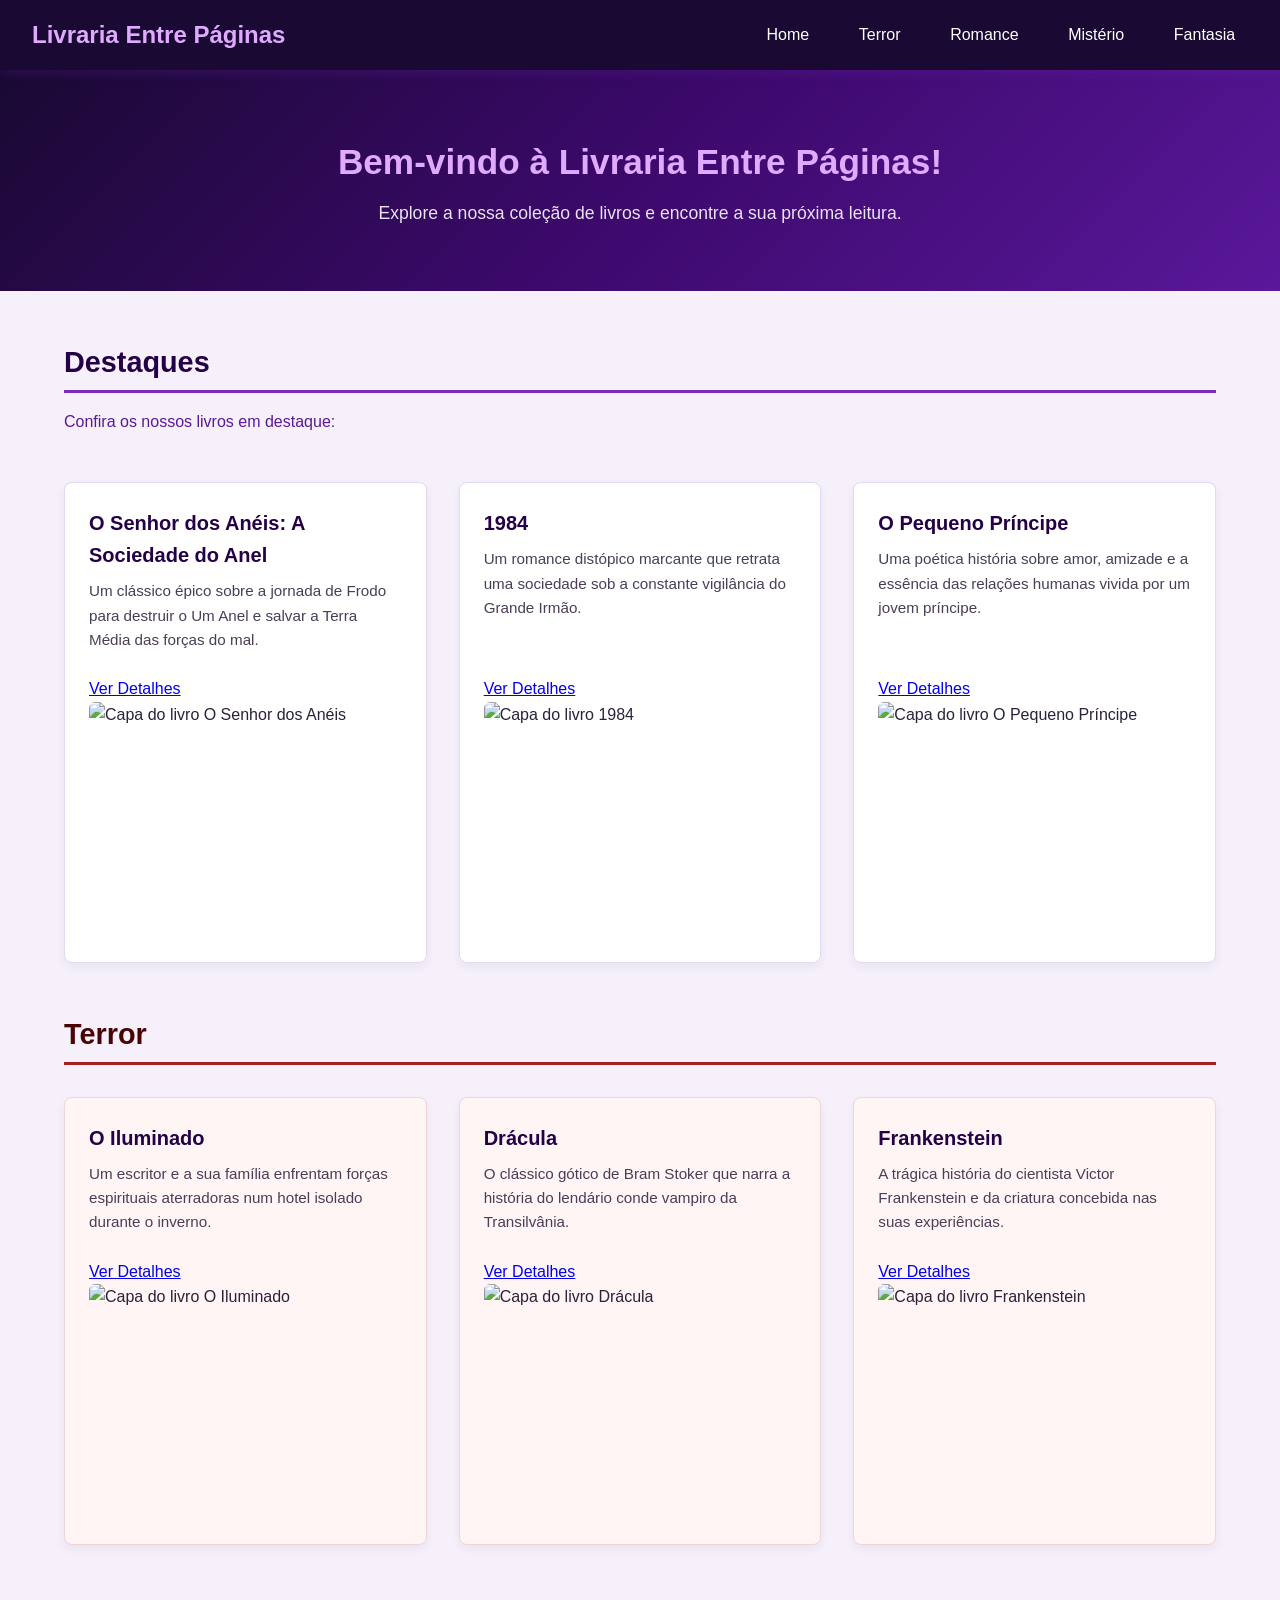
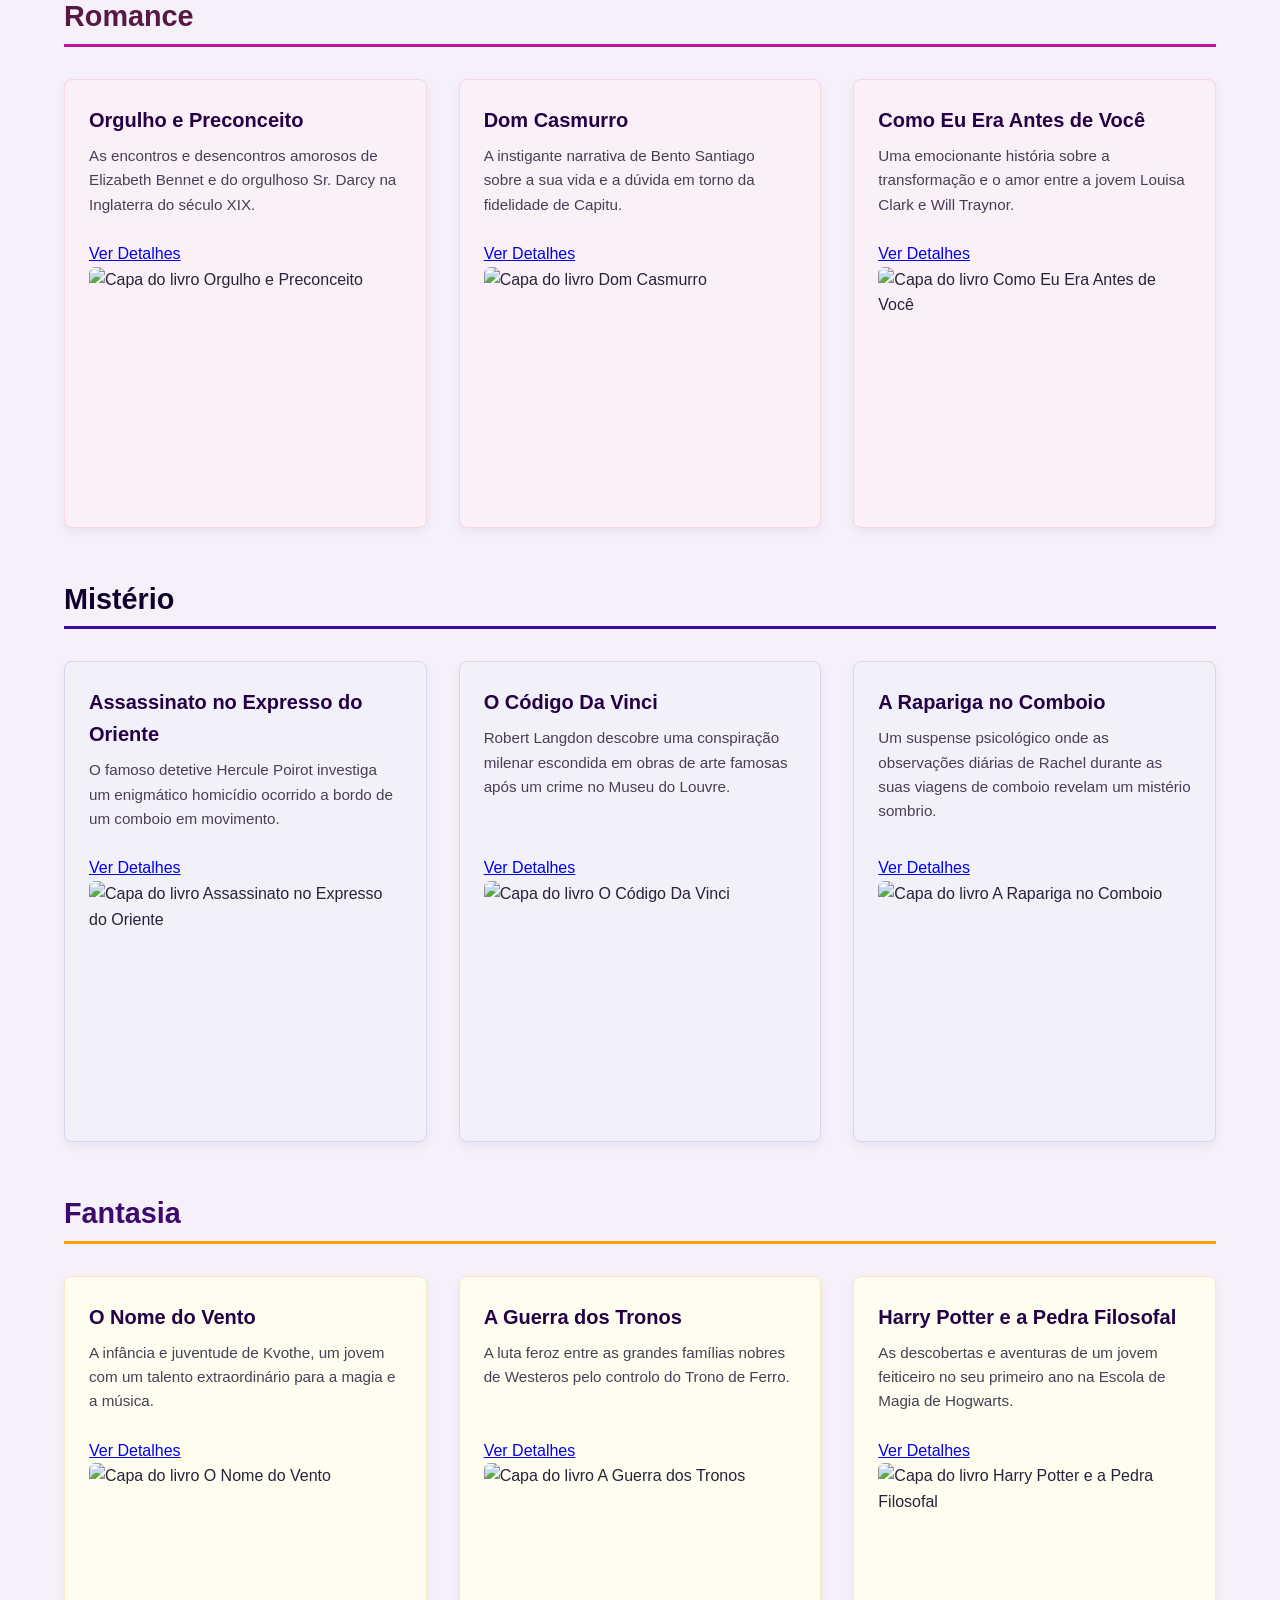
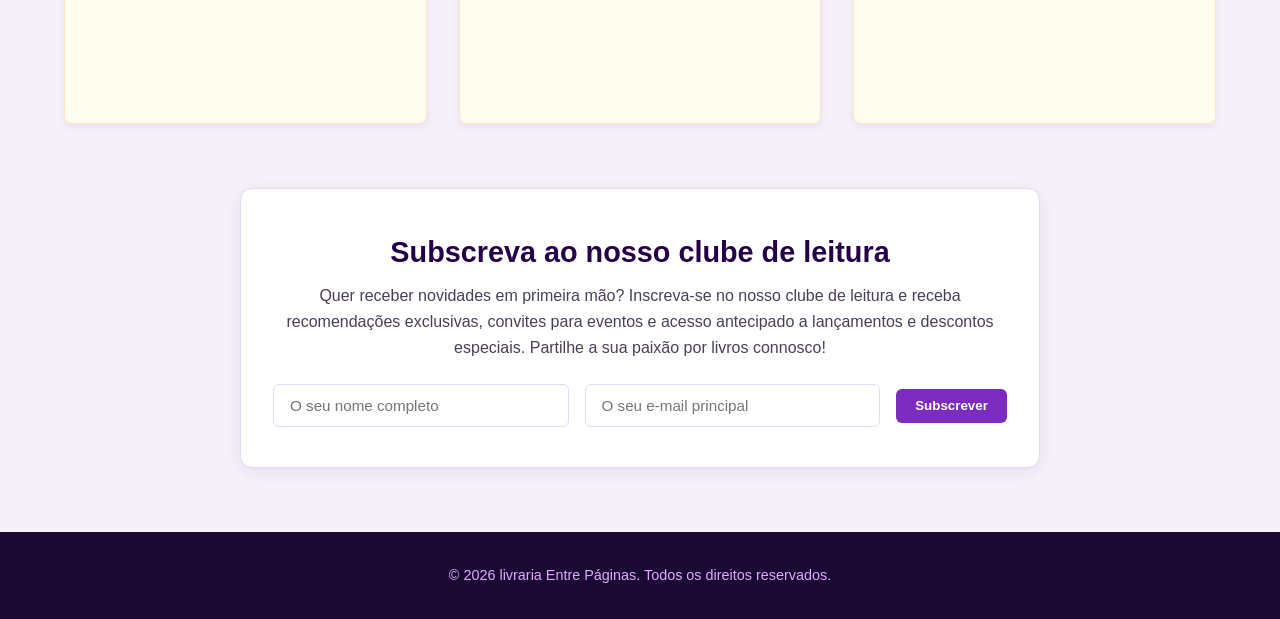
==== index.html @ 47aa1e23 "Add files via upload" ====
<!DOCTYPE html>
<html lang="pt">
<head>
    <meta charset="UTF-8">
    <meta name="viewport" content="width=device-width, initial-scale=1.0">
    <title>Livraria | Entre Páginas</title>
    <link rel="stylesheet" href="style.css">
</head>
<body>
    <header class="header">
        <h1 class="header__title">Livraria Entre Páginas</h1>
        <nav class="header__nav">
            <ul class="header__list">
                <li class="header__item"><a href="#Home">Home</a></li>
                <li class="header__item"><a href="#Terror">Terror</a></li>
                <li class="header__item"><a href="#Romance">Romance</a></li>
                <li class="header__item"><a href="#Mistério">Mistério</a></li>
                <li class="header__item"><a href="#Fantasia">Fantasia</a></li>
            </ul>
        </nav>
    </header>

    <main id="Home">
        <section class="hero">
            <h2 class="hero__title">Bem-vindo à Livraria Entre Páginas!</h2>
            <p class="hero__description">Explore a nossa coleção de livros e encontre a sua próxima leitura.</p>
        </section>
        <section class="destaques">
            <h2 class="destaques__title">Destaques</h2>
            <p class="destaques__description">Confira os nossos livros em destaque:</p>
            
            <article>
                <h3 class="destaque__subtitle">O Senhor dos Anéis: A Sociedade do Anel</h3>
                <p class="destaque__description">Um clássico épico sobre a jornada de Frodo para destruir o Um Anel e salvar a Terra Média das forças do mal.</p>
                <a class="destaque__link" href="#Fantasia">Ver Detalhes</a>
                <img class="destaque__image" src="imagens/senhor-dos-aneis.jpg" alt="Capa do livro O Senhor dos Anéis">
            </article>

            <article>
                <h3 class="destaque__subtitle">1984</h3>
                <p class="destaque__description">Um romance distópico marcante que retrata uma sociedade sob a constante vigilância do Grande Irmão.</p>
                <a class="destaque__link" href="#">Ver Detalhes</a>
                <img class="destaque__image" src="imagens/1984.jpg" alt="Capa do livro 1984">
            </article>

            <article>
                <h3 class="destaque__subtitle">O Pequeno Príncipe</h3>
                <p class="destaque__description">Uma poética história sobre amor, amizade e a essência das relações humanas vivida por um jovem príncipe.</p>
                <a class="destaque__link" href="#">Ver Detalhes</a>
                <img class="destaque__image" src="imagens/pequeno-principe.jpg" alt="Capa do livro O Pequeno Príncipe">
            </article>
        </section>
    </main>

    <section class="cardTerror" id="Terror">
        <h2 class="cardTerror__title">Terror</h2>
        <article>
            <h3 class="cardTerror__subtitle">O Iluminado</h3>
            <p class="cardTerror__description">Um escritor e a sua família enfrentam forças espirituais aterradoras num hotel isolado durante o inverno.</p>
            <a class="cardTerror__link" href="#">Ver Detalhes</a>
            <img class="cardTerror__image" src="imagens/o-iluminado.jpg" alt="Capa do livro O Iluminado">
        </article>
        <article>
            <h3 class="cardTerror__subtitle">Drácula</h3>
            <p class="cardTerror__description">O clássico gótico de Bram Stoker que narra a história do lendário conde vampiro da Transilvânia.</p>
            <a class="cardTerror__link" href="#">Ver Detalhes</a>
            <img class="cardTerror__image" src="imagens/dracula.jpg" alt="Capa do livro Drácula">
        </article>
        <article>
            <h3 class="cardTerror__subtitle">Frankenstein</h3>
            <p class="cardTerror__description">A trágica história do cientista Victor Frankenstein e da criatura concebida nas suas experiências.</p>
            <a class="cardTerror__link" href="#">Ver Detalhes</a>
            <img class="cardTerror__image" src="imagens/frankenstein.jpg" alt="Capa do livro Frankenstein">
        </article>
    </section>

    <section class="cardRomance" id="Romance">
        <h2 class="cardRomance__title">Romance</h2>
        <article>
            <h3 class="cardRomance__subtitle">Orgulho e Preconceito</h3>
            <p class="cardRomance__description">As encontros e desencontros amorosos de Elizabeth Bennet e do orgulhoso Sr. Darcy na Inglaterra do século XIX.</p>
            <a class="cardRomance__link" href="#">Ver Detalhes</a>
            <img class="cardRomance__image" src="imagens/orgulho-e-preconceito.jpg" alt="Capa do livro Orgulho e Preconceito">
        </article>
        <article>
            <h3 class="cardRomance__subtitle">Dom Casmurro</h3>
            <p class="cardRomance__description">A instigante narrativa de Bento Santiago sobre a sua vida e a dúvida em torno da fidelidade de Capitu.</p>
            <a class="cardRomance__link" href="#">Ver Detalhes</a>
            <img class="cardRomance__image" src="imagens/dom-casmurro.jpg" alt="Capa do livro Dom Casmurro">
        </article>
        <article>
            <h3 class="cardRomance__subtitle">Como Eu Era Antes de Você</h3>
            <p class="cardRomance__description">Uma emocionante história sobre a transformação e o amor entre a jovem Louisa Clark e Will Traynor.</p>
            <a class="cardRomance__link" href="#">Ver Detalhes</a>
            <img class="cardRomance__image" src="imagens/como-eu-era-antes-de-voce.jpg" alt="Capa do livro Como Eu Era Antes de Você">
        </article>
    </section>

    <section class="cardMistério" id="Mistério">
        <h2 class="cardMistério__title">Mistério</h2>
        <article>
            <h3 class="cardMistério__subtitle">Assassinato no Expresso do Oriente</h3>
            <p class="cardMistério__description">O famoso detetive Hercule Poirot investiga um enigmático homicídio ocorrido a bordo de um comboio em movimento.</p>
            <a class="cardMistério__link" href="#">Ver Detalhes</a>
            <img class="cardMistério__image" src="imagens/expresso-oriente.jpg" alt="Capa do livro Assassinato no Expresso do Oriente">
        </article>
        <article>
            <h3 class="cardMistério__subtitle">O Código Da Vinci</h3>
            <p class="cardMistério__description">Robert Langdon descobre uma conspiração milenar escondida em obras de arte famosas após um crime no Museu do Louvre.</p>
            <a class="cardMistério__link" href="#">Ver Detalhes</a>
            <img class="cardMistério__image" src="imagens/codigo-da-vinci.jpg" alt="Capa do livro O Código Da Vinci">
        </article>
        <article>
            <h3 class="cardMistério__subtitle">A Rapariga no Comboio</h3>
            <p class="cardMistério__description">Um suspense psicológico onde as observações diárias de Rachel durante as suas viagens de comboio revelam um mistério sombrio.</p>
            <a class="cardMistério__link" href="#">Ver Detalhes</a>
            <img class="cardMistério__image" src="imagens/rapariga-no-comboio.jpg" alt="Capa do livro A Rapariga no Comboio">
        </article>
    </section>

    <section class="cardFantasia" id="Fantasia">
        <h2 class="cardFantasia__title">Fantasia</h2>
        <article>
            <h3 class="cardFantasia__subtitle">O Nome do Vento</h3>
            <p class="cardFantasia__description">A infância e juventude de Kvothe, um jovem com um talento extraordinário para a magia e a música.</p>
            <a class="cardFantasia__link" href="#">Ver Detalhes</a>
            <img class="cardFantasia__image" src="imagens/o-nome-do-vento.jpg" alt="Capa do livro O Nome do Vento">
        </article>
        <article>
            <h3 class="cardFantasia__subtitle">A Guerra dos Tronos</h3>
            <p class="cardFantasia__description">A luta feroz entre as grandes famílias nobres de Westeros pelo controlo do Trono de Ferro.</p>
            <a class="cardFantasia__link" href="#">Ver Detalhes</a>
            <img class="cardFantasia__image" src="imagens/a-guerra-dos-tronos.jpg" alt="Capa do livro A Guerra dos Tronos">
        </article>
        <article>
            <h3 class="cardFantasia__subtitle">Harry Potter e a Pedra Filosofal</h3>
            <p class="cardFantasia__description">As descobertas e aventuras de um jovem feiticeiro no seu primeiro ano na Escola de Magia de Hogwarts.</p>
            <a class="cardFantasia__link" href="#">Ver Detalhes</a>
            <img class="cardFantasia__image" src="imagens/harry-potter.jpg" alt="Capa do livro Harry Potter e a Pedra Filosofal">
        </article>
    </section>

    <section class="Formulario" id="Contato">
        <h2 class="Formulario__title">Subscreva ao nosso clube de leitura</h2>
        <p class="Formulario__description">Quer receber novidades em primeira mão? Inscreva-se no nosso clube de leitura e receba recomendações exclusivas, convites para eventos e acesso antecipado a lançamentos e descontos especiais. Partilhe a sua paixão por livros connosco!</p>
        <form class="Formulario__form">
            <input type="text" class="input-text" placeholder="O seu nome completo" required>
            <input type="email" class="input-text" placeholder="O seu e-mail principal" required>
            <button type="submit" class="btn btn--primary">Subscrever</button>
        </form>
    </section>

    <footer>
        <p>&copy; 2026 livraria Entre Páginas. Todos os direitos reservados.</p>
    </footer>
</body>
</html>
---- style.css ----
* {
    margin: 0;
    padding: 0;
    box-sizing: border-box;
}

body {
    font-family: 'Segoe UI', Tahoma, Geneva, Verdana, sans-serif;
    line-height: 1.6;
    color: #2b213a;
    background-color: #f5f0fa;
}

.header {
    background-color: #1a0933;
    color: #ffffff;
    padding: 1rem 2rem;
    display: flex;
    justify-content: space-between;
    align-items: center;
    position: sticky;
    top: 0;
    z-index: 1000;
    box-shadow: 0 2px 12px rgba(123, 44, 191, 0.25);
}

.header__title {
    font-size: 1.5rem;
    font-weight: bold;
    color: #e0aaff;
}

.header__list {
    list-style: none;
    display: flex;
    gap: 1.5rem;
    align-items: center;
}

.header__item a {
    color: #ffffff;
    text-decoration: none;
    font-weight: 500;
    padding: 0.4rem 0.8rem;
    border-radius: 6px;
    display: inline-block;
    transition: color 0.3s ease, background-color 0.3s ease, transform 0.3s ease, box-shadow 0.3s ease;
}

.header__item a:hover {
    color: #e0aaff;
    background-color: rgba(199, 125, 255, 0.15);
    transform: translateY(-2px);
    box-shadow: 0 0 10px rgba(199, 125, 255, 0.3);
}

.btn {
    display: inline-block;
    padding: 0.6rem 1.2rem;
    border-radius: 6px;
    font-weight: 600;
    text-decoration: none;
    text-align: center;
    border: none;
    cursor: pointer;
    transition: background-color 0.3s ease, transform 0.2s ease, box-shadow 0.2s ease;
}

.btn:hover {
    transform: translateY(-2px);
}

.btn--primary {
    background-color: #7b2cbf;
    color: #ffffff;
}

.btn--primary:hover {
    background-color: #5a189a;
}

.btn--secondary {
    background-color: #e0aaff;
    color: #1a0933;
}

.btn--secondary:hover {
    background-color: #c77dff;
}

.btn--danger {
    background-color: #a71e1e;
    color: #ffffff;
}

.btn--danger:hover {
    background-color: #780000;
}

.badge {
    display: inline-block;
    padding: 0.25rem 0.6rem;
    font-size: 0.75rem;
    font-weight: 700;
    border-radius: 50px;
    text-transform: uppercase;
}

.badge--primary {
    background-color: #e0aaff;
    color: #240046;
}

.badge--success {
    background-color: #d4edda;
    color: #155724;
}

.badge--warning {
    background-color: #fff3cd;
    color: #856404;
}

.alert {
    padding: 1rem;
    border-radius: 6px;
    margin-bottom: 1rem;
    font-size: 0.95rem;
}

.alert--info {
    background-color: #e2d9f3;
    color: #240046;
    border-left: 4px solid #7b2cbf;
}

.alert--success {
    background-color: #d4edda;
    color: #155724;
    border-left: 4px solid #28a745;
}

.input-text {
    width: 100%;
    padding: 0.75rem 1rem;
    border: 1px solid #e2d9f3;
    border-radius: 6px;
    font-size: 0.95rem;
    outline: none;
    transition: border-color 0.3s ease, box-shadow 0.3s ease;
}

.input-text:focus {
    border-color: #7b2cbf;
    box-shadow: 0 0 0 3px rgba(123, 44, 191, 0.2);
}

.hero {
    background: linear-gradient(135deg, #1a0933 0%, #3c096c 50%, #5a189a 100%);
    color: #ffffff;
    padding: 4rem 2rem;
    text-align: center;
}

.hero__title {
    font-size: 2.2rem;
    margin-bottom: 0.5rem;
    color: #e0aaff;
}

.hero__description {
    font-size: 1.1rem;
    opacity: 0.95;
    color: #f3effa;
}

.destaques,
.cardTerror,
.cardRomance,
.cardMistério,
.cardFantasia {
    max-width: 1200px;
    margin: 3rem auto;
    padding: 0 1.5rem;
    display: grid;
    grid-template-columns: repeat(auto-fit, minmax(280px, 1fr));
    gap: 2rem;
}

.destaques__title, .destaques__description,
.cardTerror__title,
.cardRomance__title,
.cardMistério__title,
.cardFantasia__title {
    grid-column: 1 / -1;
}

.destaques__title,
.cardTerror__title,
.cardRomance__title,
.cardMistério__title,
.cardFantasia__title {
    font-size: 1.8rem;
    color: #240046;
    border-bottom: 3px solid #7b2cbf;
    display: inline-block;
    padding-bottom: 0.3rem;
}

.destaques__description {
    color: #5a189a;
    margin-top: -1rem;
    margin-bottom: 1rem;
}

article {
    background-color: #ffffff;
    border: 1px solid #e2d9f3;
    border-radius: 8px;
    padding: 1.5rem;
    display: flex;
    flex-direction: column;
    justify-content: space-between;
    box-shadow: 0 4px 10px rgba(60, 9, 108, 0.06);
    transition: transform 0.3s ease, box-shadow 0.3s ease, background-color 0.3s ease;
    position: relative;
}

article:hover {
    transform: translateY(-5px);
    box-shadow: 0 10px 20px rgba(123, 44, 191, 0.2);
}

.destaque__image,
.cardTerror__image,
.cardRomance__image,
.cardMistério__image,
.cardFantasia__image {
    width: 100%;
    height: 220px;
    object-fit: cover;
    border-radius: 6px;
    margin-bottom: 1rem;
}

.destaque__image--float {
    float: left;
    width: 120px;
    height: 160px;
    margin-right: 1rem;
    margin-bottom: 0.5rem;
}

.destaque__subtitle,
.cardTerror__subtitle,
.cardRomance__subtitle,
.cardMistério__subtitle,
.cardFantasia__subtitle {
    font-size: 1.25rem;
    color: #240046;
    margin-bottom: 0.5rem;
}

.destaque__description,
.cardTerror__description,
.cardRomance__description,
.cardMistério__description,
.cardFantasia__description {
    font-size: 0.95rem;
    color: #4a3e56;
    margin-bottom: 1.5rem;
    flex-grow: 1;
}

.destaque__link,
.cardTerror__link,
.cardRomance__link,
.cardMistério__link,
.cardFantasia__link {
    align-self: start;
}

.cardTerror .cardTerror__title {
    color: #4a0404;
    border-bottom-color: #a71e1e;
}

.cardTerror article {
    background-color: #fff5f5;
    border-color: #f0d5d5;
}

.cardTerror article:hover {
    box-shadow: 0 10px 20px rgba(167, 30, 30, 0.25);
}

.cardTerror .btn--primary {
    background-color: #800f2f;
}

.cardTerror .btn--primary:hover {
    background-color: #590d22;
}

.cardRomance .cardRomance__title {
    color: #581845;
    border-bottom-color: #b5179e;
}

.cardRomance article {
    background-color: #fcf0f8;
    border-color: #f7d6e0;
}

.cardRomance article:hover {
    box-shadow: 0 10px 20px rgba(181, 23, 158, 0.25);
}

.cardRomance .btn--primary {
    background-color: #b5179e;
}

.cardRomance .btn--primary:hover {
    background-color: #7209b7;
}

.cardMistério .cardMistério__title {
    color: #10002b;
    border-bottom-color: #3a0ca3;
}

.cardMistério article {
    background-color: #f2f0f9;
    border-color: #d8d5f2;
}

.cardMistério article:hover {
    box-shadow: 0 10px 20px rgba(58, 12, 163, 0.25);
}

.cardMistério .btn--primary {
    background-color: #3a0ca3;
}

.cardMistério .btn--primary:hover {
    background-color: #1f0663;
}

.cardFantasia .cardFantasia__title {
    color: #3c096c;
    border-bottom-color: #ff9e00;
}

.cardFantasia article {
    background-color: #fffdf0;
    border-color: #fbe8c0;
}

.cardFantasia article:hover {
    box-shadow: 0 10px 20px rgba(255, 158, 0, 0.3);
}

.cardFantasia .btn--primary {
    background-color: #7b2cbf;
}

.cardFantasia .btn--primary:hover {
    background-color: #5a189a;
}

.Formulario {
    max-width: 800px;
    margin: 4rem auto;
    padding: 2.5rem 2rem;
    background-color: #ffffff;
    border: 1px solid #e2d9f3;
    border-radius: 12px;
    box-shadow: 0 4px 15px rgba(60, 9, 108, 0.08);
    text-align: center;
}

.Formulario__title {
    font-size: 1.8rem;
    color: #240046;
    margin-bottom: 0.5rem;
}

.Formulario__description {
    color: #4a3e56;
    margin-bottom: 1.5rem;
}

.Formulario__form {
    display: flex;
    gap: 1rem;
    justify-content: center;
    align-items: center;
    flex-wrap: wrap;
}

.Formulario__form .input-text {
    flex: 1;
    min-width: 250px;
}

footer {
    background-color: #1a0933;
    color: #e0aaff;
    text-align: center;
    padding: 2rem;
    margin-top: 4rem;
    font-size: 0.9rem;
}

@media (max-width: 768px) {
    .header {
        flex-direction: column;
        gap: 1rem;
        padding: 1rem;
    }

    .header__list {
        flex-wrap: wrap;
        justify-content: center;
        gap: 1rem;
    }

    .destaques,
    .cardTerror,
    .cardRomance,
    .cardMistério,
    .cardFantasia {
        grid-template-columns: 1fr;
    }

    .Formulario__form {
        flex-direction: column;
    }

    .Formulario__form .input-text {
        width: 100%;
    }
}
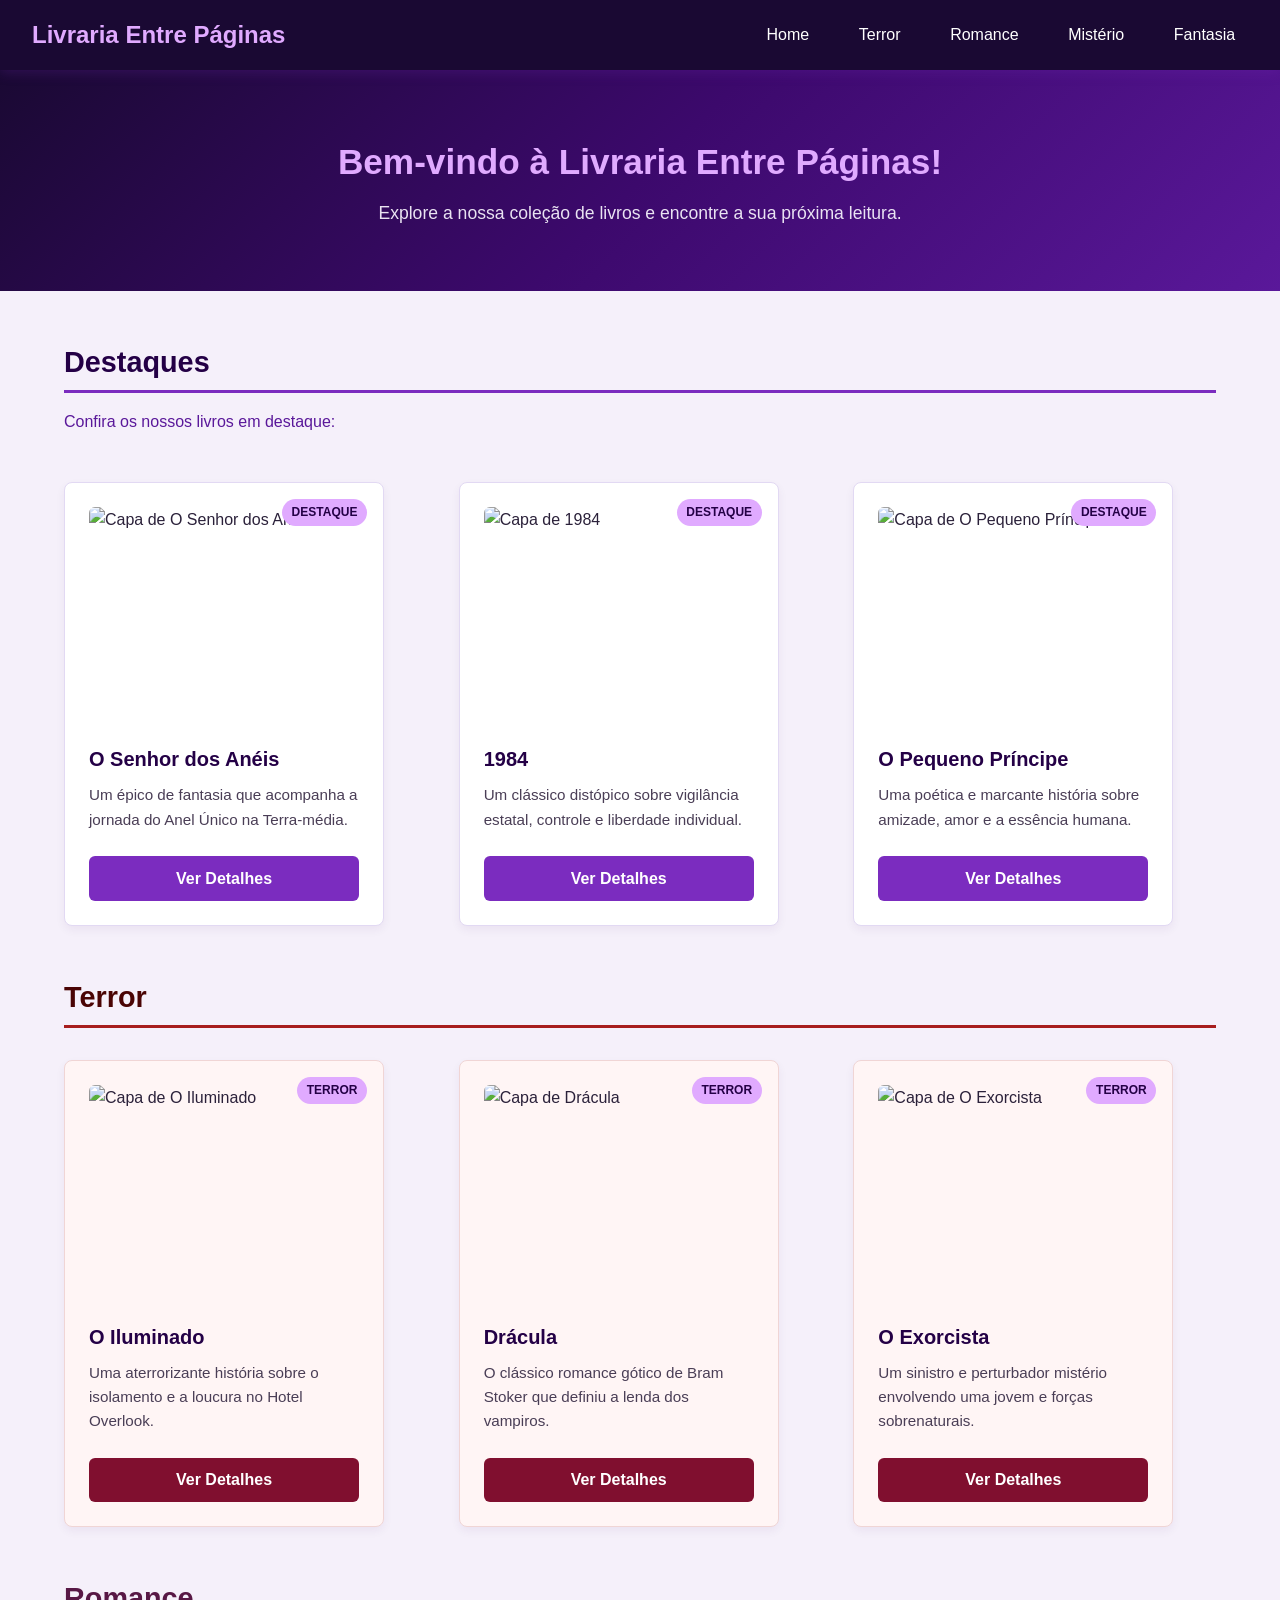
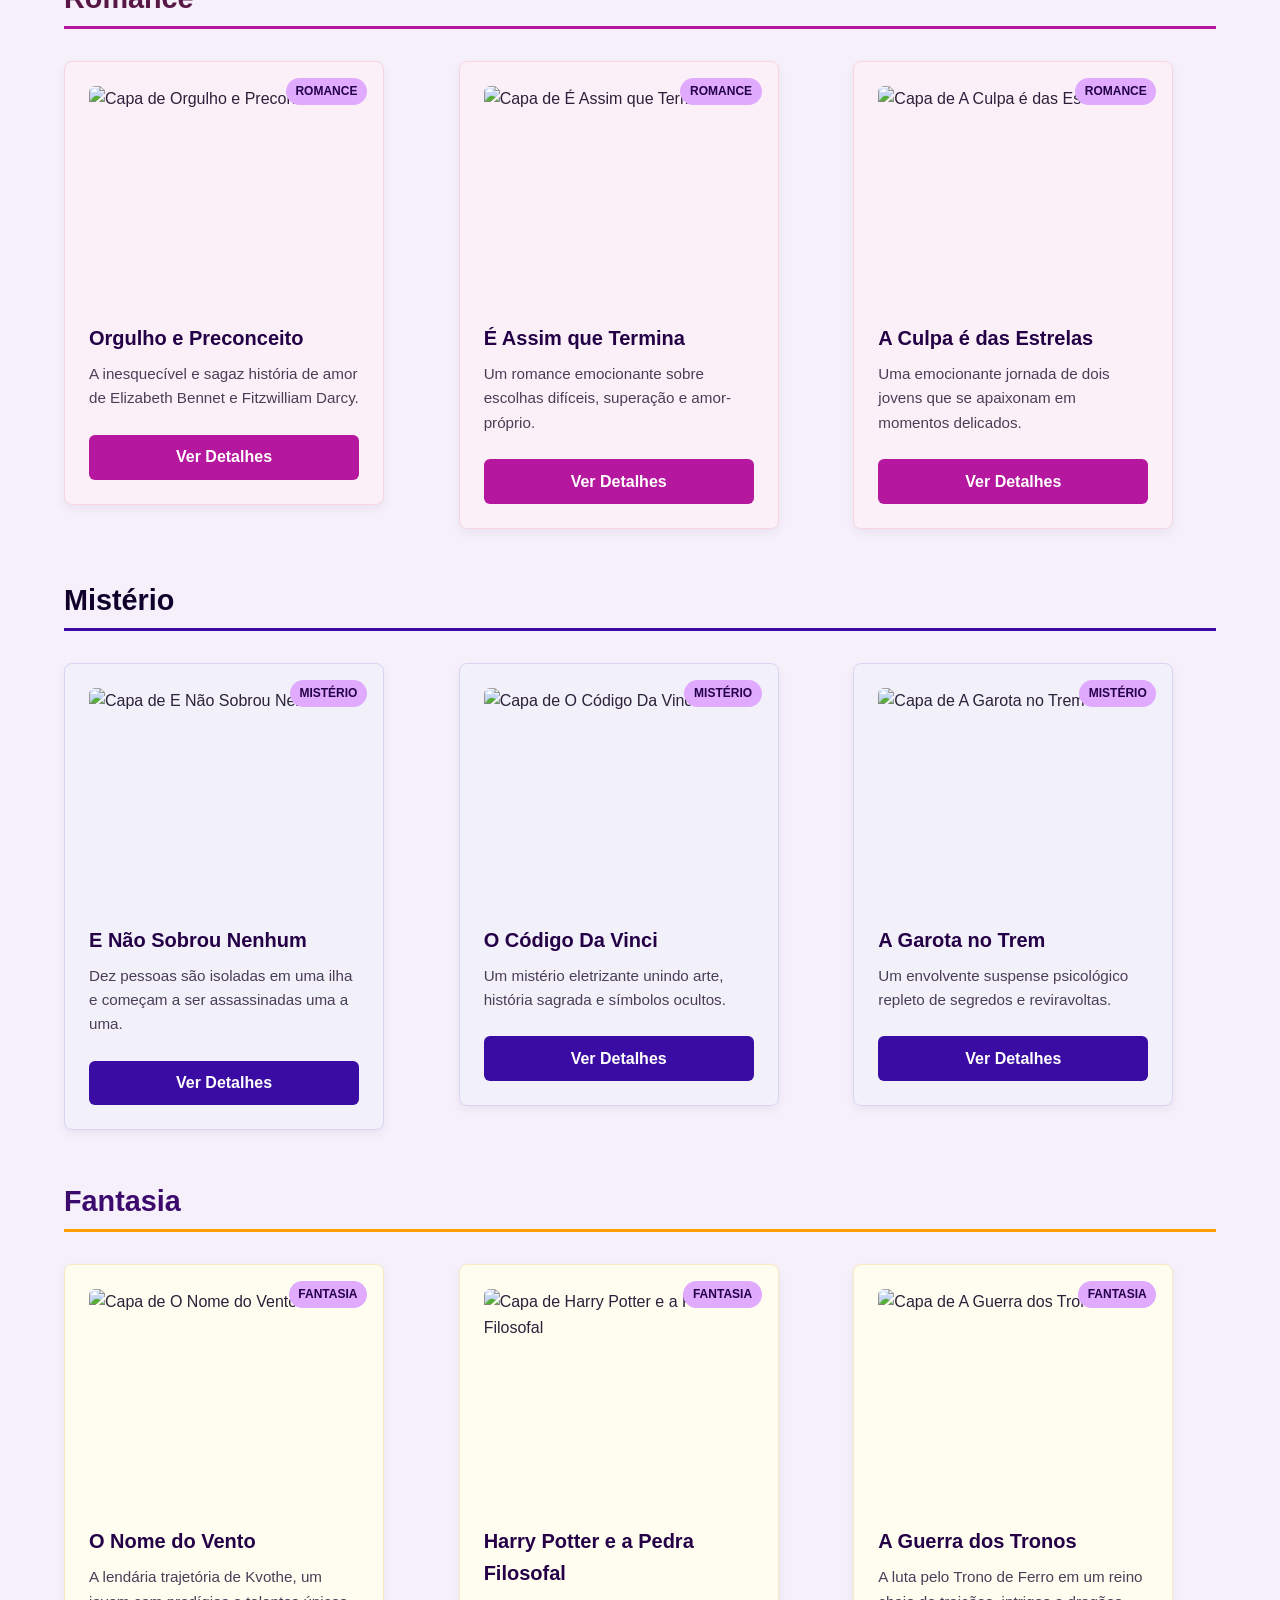
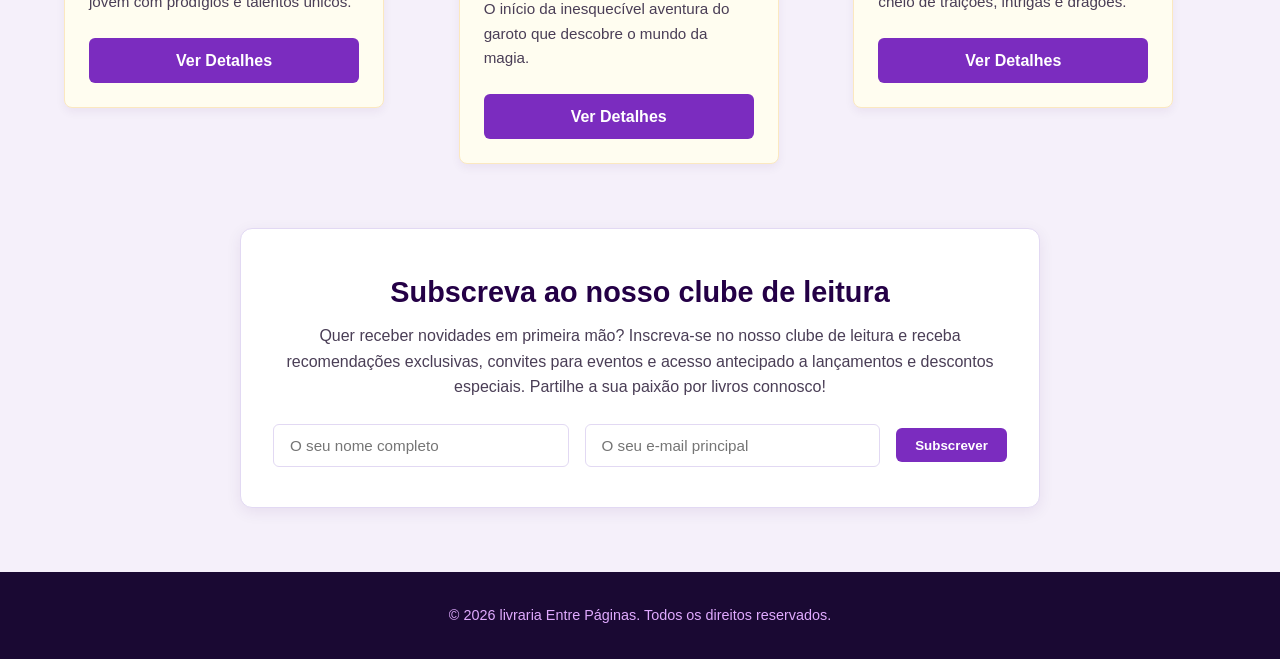
==== commit f05528f3: "Refactor index.html structure and content" ====
--- a/index.html
+++ b/index.html
@@ -29,115 +29,160 @@
             <h2 class="destaques__title">Destaques</h2>
             <p class="destaques__description">Confira os nossos livros em destaque:</p>
             
-            <article>
-                <h3 class="destaque__subtitle">O Senhor dos Anéis: A Sociedade do Anel</h3>
-                <p class="destaque__description">Um clássico épico sobre a jornada de Frodo para destruir o Um Anel e salvar a Terra Média das forças do mal.</p>
-                <a class="destaque__link" href="#Fantasia">Ver Detalhes</a>
-                <img class="destaque__image" src="imagens/senhor-dos-aneis.jpg" alt="Capa do livro O Senhor dos Anéis">
-            </article>
-
-            <article>
+        <div style="max-width: 320px;">
+            <article>
+                <span class="badge badge--primary" style="position: absolute; top: 1rem; right: 1rem;">Destaque</span>
+                <img class="destaque__image" src="imagens/senhor-dos-aneis.jpg" alt="Capa de O Senhor dos Anéis">
+                <h3 class="destaque__subtitle">O Senhor dos Anéis</h3>
+                <p class="destaque__description">Um épico de fantasia que acompanha a jornada do Anel Único na Terra-média.</p>
+                <a href="#" class="btn btn--primary">Ver Detalhes</a>
+            </article>
+        </div>
+
+        <div style="max-width: 320px;">
+            <article>
+                <span class="badge badge--primary" style="position: absolute; top: 1rem; right: 1rem;">Destaque</span>
+                <img class="destaque__image" src="imagens/1984.jpg" alt="Capa de 1984">
                 <h3 class="destaque__subtitle">1984</h3>
-                <p class="destaque__description">Um romance distópico marcante que retrata uma sociedade sob a constante vigilância do Grande Irmão.</p>
-                <a class="destaque__link" href="#">Ver Detalhes</a>
-                <img class="destaque__image" src="imagens/1984.jpg" alt="Capa do livro 1984">
-            </article>
-
-            <article>
+                <p class="destaque__description">Um clássico distópico sobre vigilância estatal, controle e liberdade individual.</p>
+                <a href="#" class="btn btn--primary">Ver Detalhes</a>
+            </article>
+        </div>
+
+        <div style="max-width: 320px;">
+            <article>
+                <span class="badge badge--primary" style="position: absolute; top: 1rem; right: 1rem;">Destaque</span>
+                <img class="destaque__image" src="imagens/o-pequeno-principe.jpg" alt="Capa de O Pequeno Príncipe">
                 <h3 class="destaque__subtitle">O Pequeno Príncipe</h3>
-                <p class="destaque__description">Uma poética história sobre amor, amizade e a essência das relações humanas vivida por um jovem príncipe.</p>
-                <a class="destaque__link" href="#">Ver Detalhes</a>
-                <img class="destaque__image" src="imagens/pequeno-principe.jpg" alt="Capa do livro O Pequeno Príncipe">
-            </article>
+                <p class="destaque__description">Uma poética e marcante história sobre amizade, amor e a essência humana.</p>
+                <a href="#" class="btn btn--primary">Ver Detalhes</a>
+            </article>
+        </div>
         </section>
     </main>
 
     <section class="cardTerror" id="Terror">
         <h2 class="cardTerror__title">Terror</h2>
-        <article>
-            <h3 class="cardTerror__subtitle">O Iluminado</h3>
-            <p class="cardTerror__description">Um escritor e a sua família enfrentam forças espirituais aterradoras num hotel isolado durante o inverno.</p>
-            <a class="cardTerror__link" href="#">Ver Detalhes</a>
-            <img class="cardTerror__image" src="imagens/o-iluminado.jpg" alt="Capa do livro O Iluminado">
-        </article>
-        <article>
-            <h3 class="cardTerror__subtitle">Drácula</h3>
-            <p class="cardTerror__description">O clássico gótico de Bram Stoker que narra a história do lendário conde vampiro da Transilvânia.</p>
-            <a class="cardTerror__link" href="#">Ver Detalhes</a>
-            <img class="cardTerror__image" src="imagens/dracula.jpg" alt="Capa do livro Drácula">
-        </article>
-        <article>
-            <h3 class="cardTerror__subtitle">Frankenstein</h3>
-            <p class="cardTerror__description">A trágica história do cientista Victor Frankenstein e da criatura concebida nas suas experiências.</p>
-            <a class="cardTerror__link" href="#">Ver Detalhes</a>
-            <img class="cardTerror__image" src="imagens/frankenstein.jpg" alt="Capa do livro Frankenstein">
-        </article>
+        <div style="max-width: 320px;">
+            <article>
+                <span class="badge badge--primary" style="position: absolute; top: 1rem; right: 1rem;">Terror</span>
+                <img class="destaque__image" src="imagens/o-iluminado.jpg" alt="Capa de O Iluminado">
+                <h3 class="destaque__subtitle">O Iluminado</h3>
+                <p class="destaque__description">Uma aterrorizante história sobre o isolamento e a loucura no Hotel Overlook.</p>
+                <a href="#" class="btn btn--primary">Ver Detalhes</a>
+            </article>
+        </div>
+        <div style="max-width: 320px;">
+            <article>
+                <span class="badge badge--primary" style="position: absolute; top: 1rem; right: 1rem;">Terror</span>
+                <img class="destaque__image" src="imagens/dracula.jpg" alt="Capa de Drácula">
+                <h3 class="destaque__subtitle">Drácula</h3>
+                <p class="destaque__description">O clássico romance gótico de Bram Stoker que definiu a lenda dos vampiros.</p>
+                <a href="#" class="btn btn--primary">Ver Detalhes</a>
+            </article>
+        </div>
+        <div style="max-width: 320px;">
+            <article>
+                <span class="badge badge--primary" style="position: absolute; top: 1rem; right: 1rem;">Terror</span>
+                <img class="destaque__image" src="imagens/o-exorcista.jpg" alt="Capa de O Exorcista">
+                <h3 class="destaque__subtitle">O Exorcista</h3>
+                <p class="destaque__description">Um sinistro e perturbador mistério envolvendo uma jovem e forças sobrenaturais.</p>
+                <a href="#" class="btn btn--primary">Ver Detalhes</a>
+            </article>
+        </div>
     </section>
 
     <section class="cardRomance" id="Romance">
         <h2 class="cardRomance__title">Romance</h2>
-        <article>
-            <h3 class="cardRomance__subtitle">Orgulho e Preconceito</h3>
-            <p class="cardRomance__description">As encontros e desencontros amorosos de Elizabeth Bennet e do orgulhoso Sr. Darcy na Inglaterra do século XIX.</p>
-            <a class="cardRomance__link" href="#">Ver Detalhes</a>
-            <img class="cardRomance__image" src="imagens/orgulho-e-preconceito.jpg" alt="Capa do livro Orgulho e Preconceito">
-        </article>
-        <article>
-            <h3 class="cardRomance__subtitle">Dom Casmurro</h3>
-            <p class="cardRomance__description">A instigante narrativa de Bento Santiago sobre a sua vida e a dúvida em torno da fidelidade de Capitu.</p>
-            <a class="cardRomance__link" href="#">Ver Detalhes</a>
-            <img class="cardRomance__image" src="imagens/dom-casmurro.jpg" alt="Capa do livro Dom Casmurro">
-        </article>
-        <article>
-            <h3 class="cardRomance__subtitle">Como Eu Era Antes de Você</h3>
-            <p class="cardRomance__description">Uma emocionante história sobre a transformação e o amor entre a jovem Louisa Clark e Will Traynor.</p>
-            <a class="cardRomance__link" href="#">Ver Detalhes</a>
-            <img class="cardRomance__image" src="imagens/como-eu-era-antes-de-voce.jpg" alt="Capa do livro Como Eu Era Antes de Você">
-        </article>
+        <div style="max-width: 320px;">
+            <article>
+                <span class="badge badge--primary" style="position: absolute; top: 1rem; right: 1rem;">Romance</span>
+                <img class="destaque__image" src="imagens/orgulho-e-preconceito.jpg" alt="Capa de Orgulho e Preconceito">
+                <h3 class="destaque__subtitle">Orgulho e Preconceito</h3>
+                <p class="destaque__description">A inesquecível e sagaz história de amor de Elizabeth Bennet e Fitzwilliam Darcy.</p>
+                <a href="#" class="btn btn--primary">Ver Detalhes</a>
+            </article>
+        </div>
+        <div style="max-width: 320px;">
+            <article>
+                <span class="badge badge--primary" style="position: absolute; top: 1rem; right: 1rem;">Romance</span>
+                <img class="destaque__image" src="imagens/e-assim-que-termina.jpg" alt="Capa de É Assim que Termina">
+                <h3 class="destaque__subtitle">É Assim que Termina</h3>
+                <p class="destaque__description">Um romance emocionante sobre escolhas difíceis, superação e amor-próprio.</p>
+                <a href="#" class="btn btn--primary">Ver Detalhes</a>
+            </article>
+        </div>
+        <div style="max-width: 320px;">
+            <article>
+                <span class="badge badge--primary" style="position: absolute; top: 1rem; right: 1rem;">Romance</span>
+                <img class="destaque__image" src="imagens/a-culpa-e-das-estrelas.jpg" alt="Capa de A Culpa é das Estrelas">
+                <h3 class="destaque__subtitle">A Culpa é das Estrelas</h3>
+                <p class="destaque__description">Uma emocionante jornada de dois jovens que se apaixonam em momentos delicados.</p>
+                <a href="#" class="btn btn--primary">Ver Detalhes</a>
+            </article>
+        </div>
     </section>
 
     <section class="cardMistério" id="Mistério">
         <h2 class="cardMistério__title">Mistério</h2>
-        <article>
-            <h3 class="cardMistério__subtitle">Assassinato no Expresso do Oriente</h3>
-            <p class="cardMistério__description">O famoso detetive Hercule Poirot investiga um enigmático homicídio ocorrido a bordo de um comboio em movimento.</p>
-            <a class="cardMistério__link" href="#">Ver Detalhes</a>
-            <img class="cardMistério__image" src="imagens/expresso-oriente.jpg" alt="Capa do livro Assassinato no Expresso do Oriente">
-        </article>
-        <article>
-            <h3 class="cardMistério__subtitle">O Código Da Vinci</h3>
-            <p class="cardMistério__description">Robert Langdon descobre uma conspiração milenar escondida em obras de arte famosas após um crime no Museu do Louvre.</p>
-            <a class="cardMistério__link" href="#">Ver Detalhes</a>
-            <img class="cardMistério__image" src="imagens/codigo-da-vinci.jpg" alt="Capa do livro O Código Da Vinci">
-        </article>
-        <article>
-            <h3 class="cardMistério__subtitle">A Rapariga no Comboio</h3>
-            <p class="cardMistério__description">Um suspense psicológico onde as observações diárias de Rachel durante as suas viagens de comboio revelam um mistério sombrio.</p>
-            <a class="cardMistério__link" href="#">Ver Detalhes</a>
-            <img class="cardMistério__image" src="imagens/rapariga-no-comboio.jpg" alt="Capa do livro A Rapariga no Comboio">
-        </article>
+        <div style="max-width: 320px;">
+            <article>
+                <span class="badge badge--primary" style="position: absolute; top: 1rem; right: 1rem;">Mistério</span>
+                <img class="destaque__image" src="imagens/e-nao-sobrou-nenhum.jpg" alt="Capa de E Não Sobrou Nenhum">
+                <h3 class="destaque__subtitle">E Não Sobrou Nenhum</h3>
+                <p class="destaque__description">Dez pessoas são isoladas em uma ilha e começam a ser assassinadas uma a uma.</p>
+                <a href="#" class="btn btn--primary">Ver Detalhes</a>
+            </article>
+        </div>
+        <div style="max-width: 320px;">
+            <article>
+                <span class="badge badge--primary" style="position: absolute; top: 1rem; right: 1rem;">Mistério</span>
+                <img class="destaque__image" src="imagens/o-codigo-da-vinci.jpg" alt="Capa de O Código Da Vinci">
+                <h3 class="destaque__subtitle">O Código Da Vinci</h3>
+                <p class="destaque__description">Um mistério eletrizante unindo arte, história sagrada e símbolos ocultos.</p>
+                <a href="#" class="btn btn--primary">Ver Detalhes</a>
+            </article>
+        </div>
+        <div style="max-width: 320px;">
+            <article>
+                <span class="badge badge--primary" style="position: absolute; top: 1rem; right: 1rem;">Mistério</span>
+                <img class="destaque__image" src="imagens/a-garota-no-trem.jpg" alt="Capa de A Garota no Trem">
+                <h3 class="destaque__subtitle">A Garota no Trem</h3>
+                <p class="destaque__description">Um envolvente suspense psicológico repleto de segredos e reviravoltas.</p>
+                <a href="#" class="btn btn--primary">Ver Detalhes</a>
+            </article>
+        </div>
     </section>
 
     <section class="cardFantasia" id="Fantasia">
         <h2 class="cardFantasia__title">Fantasia</h2>
-        <article>
-            <h3 class="cardFantasia__subtitle">O Nome do Vento</h3>
-            <p class="cardFantasia__description">A infância e juventude de Kvothe, um jovem com um talento extraordinário para a magia e a música.</p>
-            <a class="cardFantasia__link" href="#">Ver Detalhes</a>
-            <img class="cardFantasia__image" src="imagens/o-nome-do-vento.jpg" alt="Capa do livro O Nome do Vento">
-        </article>
-        <article>
-            <h3 class="cardFantasia__subtitle">A Guerra dos Tronos</h3>
-            <p class="cardFantasia__description">A luta feroz entre as grandes famílias nobres de Westeros pelo controlo do Trono de Ferro.</p>
-            <a class="cardFantasia__link" href="#">Ver Detalhes</a>
-            <img class="cardFantasia__image" src="imagens/a-guerra-dos-tronos.jpg" alt="Capa do livro A Guerra dos Tronos">
-        </article>
-        <article>
-            <h3 class="cardFantasia__subtitle">Harry Potter e a Pedra Filosofal</h3>
-            <p class="cardFantasia__description">As descobertas e aventuras de um jovem feiticeiro no seu primeiro ano na Escola de Magia de Hogwarts.</p>
-            <a class="cardFantasia__link" href="#">Ver Detalhes</a>
-            <img class="cardFantasia__image" src="imagens/harry-potter.jpg" alt="Capa do livro Harry Potter e a Pedra Filosofal">
-        </article>
+        <div style="max-width: 320px;">
+            <article>
+                <span class="badge badge--primary" style="position: absolute; top: 1rem; right: 1rem;">Fantasia</span>
+                <img class="destaque__image" src="imagens/o-nome-do-vento.jpg" alt="Capa de O Nome do Vento">
+                <h3 class="destaque__subtitle">O Nome do Vento</h3>
+                <p class="destaque__description">A lendária trajetória de Kvothe, um jovem com prodígios e talentos únicos.</p>
+                <a href="#" class="btn btn--primary">Ver Detalhes</a>
+            </article>
+        </div>
+        <div style="max-width: 320px;">
+            <article>
+                <span class="badge badge--primary" style="position: absolute; top: 1rem; right: 1rem;">Fantasia</span>
+                <img class="destaque__image" src="imagens/harry-potter.jpg" alt="Capa de Harry Potter e a Pedra Filosofal">
+                <h3 class="destaque__subtitle">Harry Potter e a Pedra Filosofal</h3>
+                <p class="destaque__description">O início da inesquecível aventura do garoto que descobre o mundo da magia.</p>
+                <a href="#" class="btn btn--primary">Ver Detalhes</a>
+            </article>
+        </div>
+        <div style="max-width: 320px;">
+            <article>
+                <span class="badge badge--primary" style="position: absolute; top: 1rem; right: 1rem;">Fantasia</span>
+                <img class="destaque__image" src="imagens/a-guerra-dos-tronos.jpg" alt="Capa de A Guerra dos Tronos">
+                <h3 class="destaque__subtitle">A Guerra dos Tronos</h3>
+                <p class="destaque__description">A luta pelo Trono de Ferro em um reino cheio de traições, intrigas e dragões.</p>
+                <a href="#" class="btn btn--primary">Ver Detalhes</a>
+            </article>
+        </div>
     </section>
 
     <section class="Formulario" id="Contato">
@@ -154,4 +199,4 @@
         <p>&copy; 2026 livraria Entre Páginas. Todos os direitos reservados.</p>
     </footer>
 </body>
-</html>+</html>
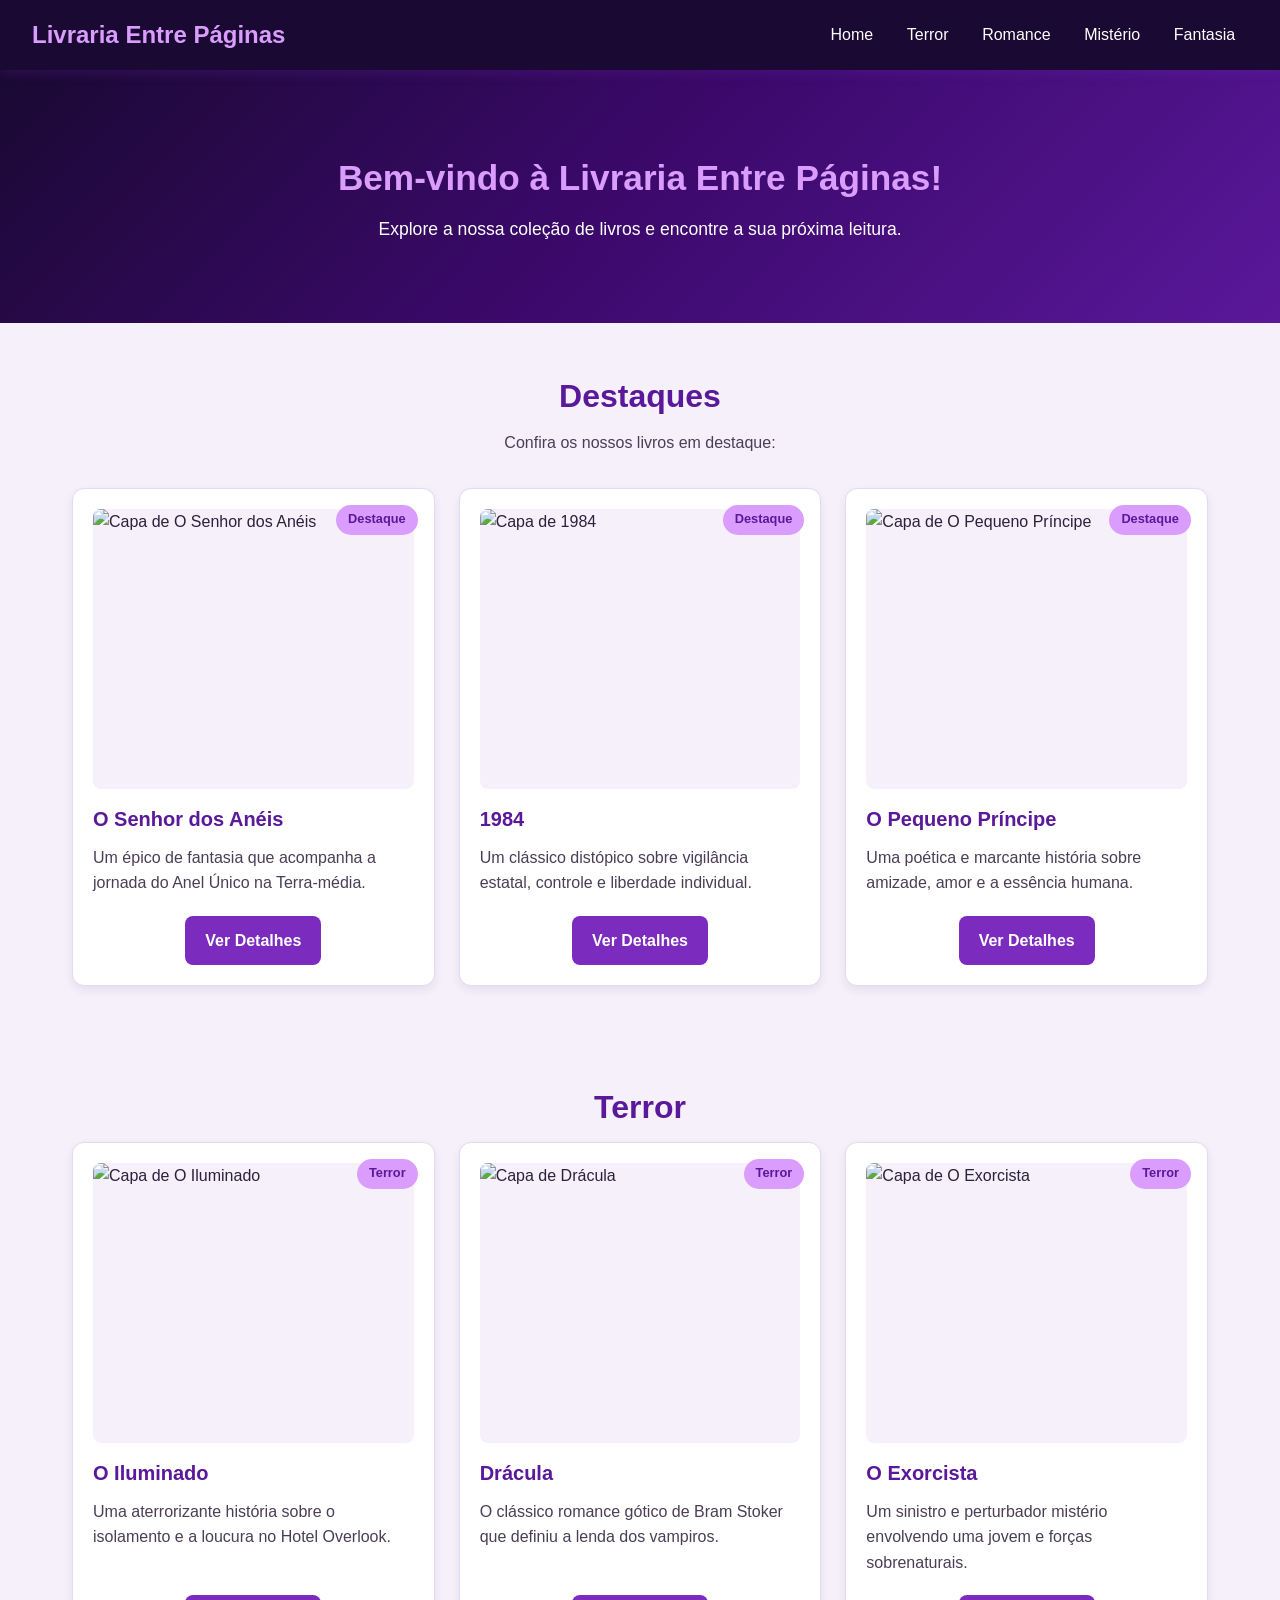
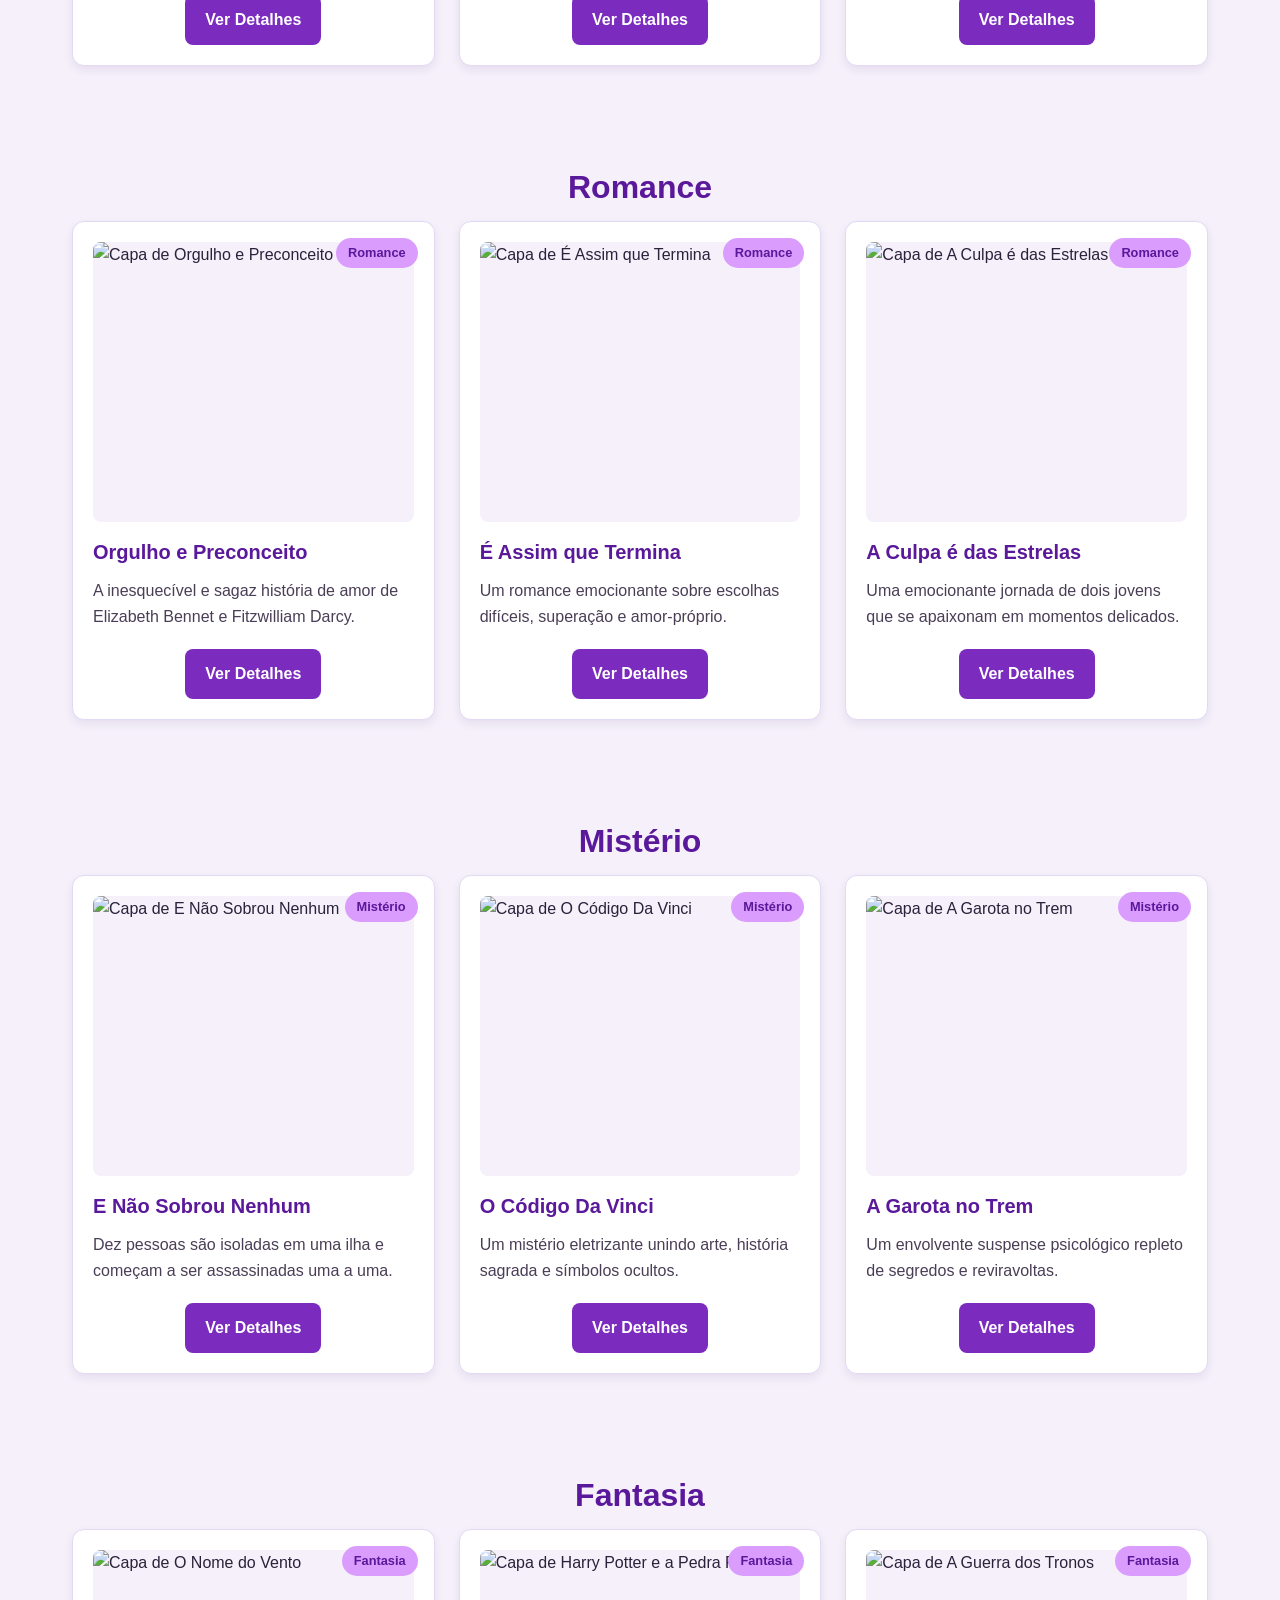
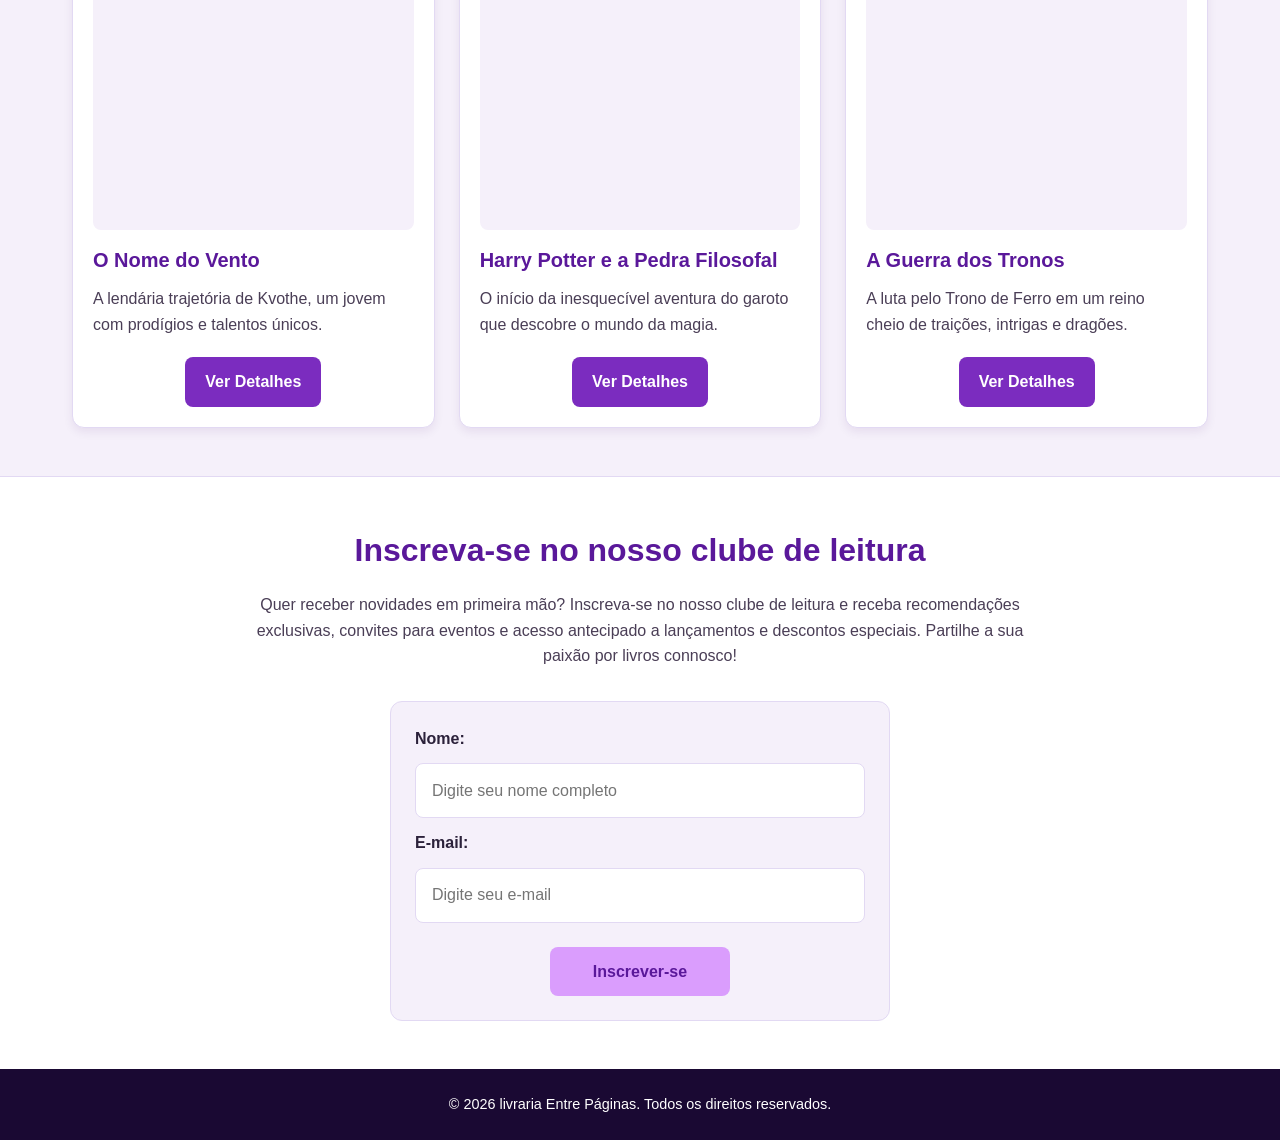
==== commit fb282df6: "Merge pull request #1 from marianasoophia/main Landpage-Livraria" ====
--- a/index.html
+++ b/index.html
@@ -20,180 +20,236 @@
         </nav>
     </header>
 
-    <main id="Home">
-        <section class="hero">
+   <main>
+        <!-- Apresentação -->
+        <section class="hero" id="Home">
             <h2 class="hero__title">Bem-vindo à Livraria Entre Páginas!</h2>
-            <p class="hero__description">Explore a nossa coleção de livros e encontre a sua próxima leitura.</p>
-        </section>
-        <section class="destaques">
-            <h2 class="destaques__title">Destaques</h2>
-            <p class="destaques__description">Confira os nossos livros em destaque:</p>
-            
-        <div style="max-width: 320px;">
-            <article>
-                <span class="badge badge--primary" style="position: absolute; top: 1rem; right: 1rem;">Destaque</span>
-                <img class="destaque__image" src="imagens/senhor-dos-aneis.jpg" alt="Capa de O Senhor dos Anéis">
-                <h3 class="destaque__subtitle">O Senhor dos Anéis</h3>
-                <p class="destaque__description">Um épico de fantasia que acompanha a jornada do Anel Único na Terra-média.</p>
+            <p class="hero__description">
+                Explore a nossa coleção de livros e encontre a sua próxima leitura.
+            </p>
+        </section>
+
+        <!-- Destaques -->
+        <section class="section_cards" id="Destaques">
+            <h2 class="section_cards__title">Destaques</h2>
+            <p class="section_cards__description">
+                Confira os nossos livros em destaque:
+            </p>
+
+            <article class="card">
+                <span class="badge badge--primary">Destaque</span>
+                <img class="card__image" src="imagens/senhor-dos-aneis.jpg" alt="Capa de O Senhor dos Anéis">
+                <h3 class="card__subtitle">O Senhor dos Anéis</h3>
+                <p class="card__description">
+                    Um épico de fantasia que acompanha a jornada do Anel Único na Terra-média.
+                </p>
                 <a href="#" class="btn btn--primary">Ver Detalhes</a>
             </article>
         </div>
 
-        <div style="max-width: 320px;">
-            <article>
-                <span class="badge badge--primary" style="position: absolute; top: 1rem; right: 1rem;">Destaque</span>
-                <img class="destaque__image" src="imagens/1984.jpg" alt="Capa de 1984">
-                <h3 class="destaque__subtitle">1984</h3>
-                <p class="destaque__description">Um clássico distópico sobre vigilância estatal, controle e liberdade individual.</p>
+            <article class="card">
+                <span class="badge badge--primary">Destaque</span>
+                <img class="card__image" src="imagens/1984.jpg" alt="Capa de 1984">
+                <h3 class="card__subtitle">1984</h3>
+                <p class="card__description">
+                    Um clássico distópico sobre vigilância estatal, controle e liberdade individual.
+                </p>
                 <a href="#" class="btn btn--primary">Ver Detalhes</a>
             </article>
         </div>
 
-        <div style="max-width: 320px;">
-            <article>
-                <span class="badge badge--primary" style="position: absolute; top: 1rem; right: 1rem;">Destaque</span>
-                <img class="destaque__image" src="imagens/o-pequeno-principe.jpg" alt="Capa de O Pequeno Príncipe">
-                <h3 class="destaque__subtitle">O Pequeno Príncipe</h3>
-                <p class="destaque__description">Uma poética e marcante história sobre amizade, amor e a essência humana.</p>
+            <article class="card">
+                <span class="badge badge--primary">Destaque</span>
+                <img class="card__image" src="imagens/o-pequeno-principe.jpg" alt="Capa de O Pequeno Príncipe">
+                <h3 class="card__subtitle">O Pequeno Príncipe</h3>
+                <p class="card__description">
+                    Uma poética e marcante história sobre amizade, amor e a essência humana.
+                </p>
+                <a href="#" class="btn btn--primary">Ver Detalhes</a>
+            </article>
+        </section>
+
+        <!-- Terror -->
+        <section class="section_cards" id="Terror">
+            <h2 class="section_cards__title">Terror</h2>
+
+            <article class="card">
+                <span class="badge badge--primary">Terror</span>
+                <img class="card__image" src="imagens/o-iluminado.jpg" alt="Capa de O Iluminado">
+                <h3 class="card__subtitle">O Iluminado</h3>
+                <p class="card__description">
+                    Uma aterrorizante história sobre o isolamento e a loucura no Hotel Overlook.
+                </p>
+                <a href="#" class="btn btn--primary">Ver Detalhes</a>
+            </article>
+
+            <article class="card">
+                <span class="badge badge--primary">Terror</span>
+                <img class="card__image" src="imagens/dracula.jpg" alt="Capa de Drácula">
+                <h3 class="card__subtitle">Drácula</h3>
+                <p class="card__description">
+                    O clássico romance gótico de Bram Stoker que definiu a lenda dos vampiros.
+                </p>
+                <a href="#" class="btn btn--primary">Ver Detalhes</a>
+            </article>
+
+            <article class="card">
+                <span class="badge badge--primary">Terror</span>
+                <img class="card__image" src="imagens/o-exorcista.jpg" alt="Capa de O Exorcista">
+                <h3 class="card__subtitle">O Exorcista</h3>
+                <p class="card__description">
+                    Um sinistro e perturbador mistério envolvendo uma jovem e forças sobrenaturais.
+                </p>
                 <a href="#" class="btn btn--primary">Ver Detalhes</a>
             </article>
         </div>
         </section>
+
+        <!-- Romance -->
+        <section class="section_cards" id="Romance">
+            <h2 class="section_cards__title">Romance</h2>
+
+            <article class="card">
+                <span class="badge badge--primary">Romance</span>
+                <img class="card__image" src="imagens/orgulho-e-preconceito.jpg" alt="Capa de Orgulho e Preconceito">
+                <h3 class="card__subtitle">Orgulho e Preconceito</h3>
+                <p class="card__description">
+                    A inesquecível e sagaz história de amor de Elizabeth Bennet e Fitzwilliam Darcy.
+                </p>
+                <a href="#" class="btn btn--primary">Ver Detalhes</a>
+            </article>
+
+            <article class="card">
+                <span class="badge badge--primary">Romance</span>
+                <img class="card__image" src="imagens/e-assim-que-termina.jpg" alt="Capa de É Assim que Termina">
+                <h3 class="card__subtitle">É Assim que Termina</h3>
+                <p class="card__description">
+                    Um romance emocionante sobre escolhas difíceis, superação e amor-próprio.
+                </p>
+                <a href="#" class="btn btn--primary">Ver Detalhes</a>
+            </article>
+
+            <article class="card">
+                <span class="badge badge--primary">Romance</span>
+                <img class="card__image" src="imagens/a-culpa-e-das-estrelas.jpg" alt="Capa de A Culpa é das Estrelas">
+                <h3 class="card__subtitle">A Culpa é das Estrelas</h3>
+                <p class="card__description">
+                    Uma emocionante jornada de dois jovens que se apaixonam em momentos delicados.
+                </p>
+                <a href="#" class="btn btn--primary">Ver Detalhes</a>
+            </article>
+        </section>
+
+        <!-- Mistério -->
+        <section class="section_cards" id="Mistério">
+            <h2 class="section_cards__title">Mistério</h2>
+
+            <article class="card">
+                <span class="badge badge--primary">Mistério</span>
+                <img class="card__image" src="imagens/e-nao-sobrou-nenhum.jpg" alt="Capa de E Não Sobrou Nenhum">
+                <h3 class="card__subtitle">E Não Sobrou Nenhum</h3>
+                <p class="card__description">
+                    Dez pessoas são isoladas em uma ilha e começam a ser assassinadas uma a uma.
+                </p>
+                <a href="#" class="btn btn--primary">Ver Detalhes</a>
+            </article>
+
+            <article class="card">
+                <span class="badge badge--primary">Mistério</span>
+                <img class="card__image" src="imagens/o-codigo-da-vinci.jpg" alt="Capa de O Código Da Vinci">
+                <h3 class="card__subtitle">O Código Da Vinci</h3>
+                <p class="card__description">
+                    Um mistério eletrizante unindo arte, história sagrada e símbolos ocultos.
+                </p>
+                <a href="#" class="btn btn--primary">Ver Detalhes</a>
+            </article>
+
+            <article class="card">
+                <span class="badge badge--primary">Mistério</span>
+                <img class="card__image" src="imagens/a-garota-no-trem.jpg" alt="Capa de A Garota no Trem">
+                <h3 class="card__subtitle">A Garota no Trem</h3>
+                <p class="card__description">
+                    Um envolvente suspense psicológico repleto de segredos e reviravoltas.
+                </p>
+                <a href="#" class="btn btn--primary">Ver Detalhes</a>
+            </article>
+        </section>
+
+        <!-- Fantasia -->
+        <section class="section_cards" id="Fantasia">
+            <h2 class="section_cards__title">Fantasia</h2>
+
+            <article class="card">
+                <span class="badge badge--primary">Fantasia</span>
+                <img class="card__image" src="imagens/o-nome-do-vento.jpg" alt="Capa de O Nome do Vento">
+                <h3 class="card__subtitle">O Nome do Vento</h3>
+                <p class="card__description">
+                    A lendária trajetória de Kvothe, um jovem com prodígios e talentos únicos.
+                </p>
+                <a href="#" class="btn btn--primary">Ver Detalhes</a>
+            </article>
+
+            <article class="card">
+                <span class="badge badge--primary">Fantasia</span>
+                <img class="card__image" src="imagens/harry-potter.jpg" alt="Capa de Harry Potter e a Pedra Filosofal">
+                <h3 class="card__subtitle">Harry Potter e a Pedra Filosofal</h3>
+                <p class="card__description">
+                    O início da inesquecível aventura do garoto que descobre o mundo da magia.
+                </p>
+                <a href="#" class="btn btn--primary">Ver Detalhes</a>
+            </article>
+
+            <article class="card">
+                <span class="badge badge--primary">Fantasia</span>
+                <img class="card__image" src="imagens/a-guerra-dos-tronos.jpg" alt="Capa de A Guerra dos Tronos">
+                <h3 class="card__subtitle">A Guerra dos Tronos</h3>
+                <p class="card__description">
+                    A luta pelo Trono de Ferro em um reino cheio de traições, intrigas e dragões.
+                </p>
+                <a href="#" class="btn btn--primary">Ver Detalhes</a>
+            </article>
+        </section>
+
+        <!-- Formulário de contato -->
+        <section class="Formulario" id="Contato">
+            <h2 class="Formulario__title">Inscreva-se no nosso clube de leitura</h2>
+
+            <p class="Formulario__description">
+                Quer receber novidades em primeira mão? Inscreva-se no nosso
+                clube de leitura e receba recomendações exclusivas, convites
+                para eventos e acesso antecipado a lançamentos e descontos
+                especiais. Partilhe a sua paixão por livros connosco!
+            </p>
+
+            <form class="formulario__form">
+                <label for="nome" class="formulario__label">Nome:</label>
+                <input
+                    type="text"
+                    id="nome"
+                    name="nome"
+                    class="formulario__input__text"
+                    placeholder="Digite seu nome completo"
+                    autocomplete="name"
+                    required
+                >
+
+                <label for="email" class="formulario__label">E-mail:</label>
+                <input
+                    type="email"
+                    id="email"
+                    name="email"
+                    class="formulario__input__text"
+                    placeholder="Digite seu e-mail"
+                    autocomplete="email"
+                    required
+                >
+
+                <button type="submit" class="btn btn--secondary">
+                    Inscrever-se
+                </button>
+            </form>
+        </section>
     </main>
-
-    <section class="cardTerror" id="Terror">
-        <h2 class="cardTerror__title">Terror</h2>
-        <div style="max-width: 320px;">
-            <article>
-                <span class="badge badge--primary" style="position: absolute; top: 1rem; right: 1rem;">Terror</span>
-                <img class="destaque__image" src="imagens/o-iluminado.jpg" alt="Capa de O Iluminado">
-                <h3 class="destaque__subtitle">O Iluminado</h3>
-                <p class="destaque__description">Uma aterrorizante história sobre o isolamento e a loucura no Hotel Overlook.</p>
-                <a href="#" class="btn btn--primary">Ver Detalhes</a>
-            </article>
-        </div>
-        <div style="max-width: 320px;">
-            <article>
-                <span class="badge badge--primary" style="position: absolute; top: 1rem; right: 1rem;">Terror</span>
-                <img class="destaque__image" src="imagens/dracula.jpg" alt="Capa de Drácula">
-                <h3 class="destaque__subtitle">Drácula</h3>
-                <p class="destaque__description">O clássico romance gótico de Bram Stoker que definiu a lenda dos vampiros.</p>
-                <a href="#" class="btn btn--primary">Ver Detalhes</a>
-            </article>
-        </div>
-        <div style="max-width: 320px;">
-            <article>
-                <span class="badge badge--primary" style="position: absolute; top: 1rem; right: 1rem;">Terror</span>
-                <img class="destaque__image" src="imagens/o-exorcista.jpg" alt="Capa de O Exorcista">
-                <h3 class="destaque__subtitle">O Exorcista</h3>
-                <p class="destaque__description">Um sinistro e perturbador mistério envolvendo uma jovem e forças sobrenaturais.</p>
-                <a href="#" class="btn btn--primary">Ver Detalhes</a>
-            </article>
-        </div>
-    </section>
-
-    <section class="cardRomance" id="Romance">
-        <h2 class="cardRomance__title">Romance</h2>
-        <div style="max-width: 320px;">
-            <article>
-                <span class="badge badge--primary" style="position: absolute; top: 1rem; right: 1rem;">Romance</span>
-                <img class="destaque__image" src="imagens/orgulho-e-preconceito.jpg" alt="Capa de Orgulho e Preconceito">
-                <h3 class="destaque__subtitle">Orgulho e Preconceito</h3>
-                <p class="destaque__description">A inesquecível e sagaz história de amor de Elizabeth Bennet e Fitzwilliam Darcy.</p>
-                <a href="#" class="btn btn--primary">Ver Detalhes</a>
-            </article>
-        </div>
-        <div style="max-width: 320px;">
-            <article>
-                <span class="badge badge--primary" style="position: absolute; top: 1rem; right: 1rem;">Romance</span>
-                <img class="destaque__image" src="imagens/e-assim-que-termina.jpg" alt="Capa de É Assim que Termina">
-                <h3 class="destaque__subtitle">É Assim que Termina</h3>
-                <p class="destaque__description">Um romance emocionante sobre escolhas difíceis, superação e amor-próprio.</p>
-                <a href="#" class="btn btn--primary">Ver Detalhes</a>
-            </article>
-        </div>
-        <div style="max-width: 320px;">
-            <article>
-                <span class="badge badge--primary" style="position: absolute; top: 1rem; right: 1rem;">Romance</span>
-                <img class="destaque__image" src="imagens/a-culpa-e-das-estrelas.jpg" alt="Capa de A Culpa é das Estrelas">
-                <h3 class="destaque__subtitle">A Culpa é das Estrelas</h3>
-                <p class="destaque__description">Uma emocionante jornada de dois jovens que se apaixonam em momentos delicados.</p>
-                <a href="#" class="btn btn--primary">Ver Detalhes</a>
-            </article>
-        </div>
-    </section>
-
-    <section class="cardMistério" id="Mistério">
-        <h2 class="cardMistério__title">Mistério</h2>
-        <div style="max-width: 320px;">
-            <article>
-                <span class="badge badge--primary" style="position: absolute; top: 1rem; right: 1rem;">Mistério</span>
-                <img class="destaque__image" src="imagens/e-nao-sobrou-nenhum.jpg" alt="Capa de E Não Sobrou Nenhum">
-                <h3 class="destaque__subtitle">E Não Sobrou Nenhum</h3>
-                <p class="destaque__description">Dez pessoas são isoladas em uma ilha e começam a ser assassinadas uma a uma.</p>
-                <a href="#" class="btn btn--primary">Ver Detalhes</a>
-            </article>
-        </div>
-        <div style="max-width: 320px;">
-            <article>
-                <span class="badge badge--primary" style="position: absolute; top: 1rem; right: 1rem;">Mistério</span>
-                <img class="destaque__image" src="imagens/o-codigo-da-vinci.jpg" alt="Capa de O Código Da Vinci">
-                <h3 class="destaque__subtitle">O Código Da Vinci</h3>
-                <p class="destaque__description">Um mistério eletrizante unindo arte, história sagrada e símbolos ocultos.</p>
-                <a href="#" class="btn btn--primary">Ver Detalhes</a>
-            </article>
-        </div>
-        <div style="max-width: 320px;">
-            <article>
-                <span class="badge badge--primary" style="position: absolute; top: 1rem; right: 1rem;">Mistério</span>
-                <img class="destaque__image" src="imagens/a-garota-no-trem.jpg" alt="Capa de A Garota no Trem">
-                <h3 class="destaque__subtitle">A Garota no Trem</h3>
-                <p class="destaque__description">Um envolvente suspense psicológico repleto de segredos e reviravoltas.</p>
-                <a href="#" class="btn btn--primary">Ver Detalhes</a>
-            </article>
-        </div>
-    </section>
-
-    <section class="cardFantasia" id="Fantasia">
-        <h2 class="cardFantasia__title">Fantasia</h2>
-        <div style="max-width: 320px;">
-            <article>
-                <span class="badge badge--primary" style="position: absolute; top: 1rem; right: 1rem;">Fantasia</span>
-                <img class="destaque__image" src="imagens/o-nome-do-vento.jpg" alt="Capa de O Nome do Vento">
-                <h3 class="destaque__subtitle">O Nome do Vento</h3>
-                <p class="destaque__description">A lendária trajetória de Kvothe, um jovem com prodígios e talentos únicos.</p>
-                <a href="#" class="btn btn--primary">Ver Detalhes</a>
-            </article>
-        </div>
-        <div style="max-width: 320px;">
-            <article>
-                <span class="badge badge--primary" style="position: absolute; top: 1rem; right: 1rem;">Fantasia</span>
-                <img class="destaque__image" src="imagens/harry-potter.jpg" alt="Capa de Harry Potter e a Pedra Filosofal">
-                <h3 class="destaque__subtitle">Harry Potter e a Pedra Filosofal</h3>
-                <p class="destaque__description">O início da inesquecível aventura do garoto que descobre o mundo da magia.</p>
-                <a href="#" class="btn btn--primary">Ver Detalhes</a>
-            </article>
-        </div>
-        <div style="max-width: 320px;">
-            <article>
-                <span class="badge badge--primary" style="position: absolute; top: 1rem; right: 1rem;">Fantasia</span>
-                <img class="destaque__image" src="imagens/a-guerra-dos-tronos.jpg" alt="Capa de A Guerra dos Tronos">
-                <h3 class="destaque__subtitle">A Guerra dos Tronos</h3>
-                <p class="destaque__description">A luta pelo Trono de Ferro em um reino cheio de traições, intrigas e dragões.</p>
-                <a href="#" class="btn btn--primary">Ver Detalhes</a>
-            </article>
-        </div>
-    </section>
-
-    <section class="Formulario" id="Contato">
-        <h2 class="Formulario__title">Subscreva ao nosso clube de leitura</h2>
-        <p class="Formulario__description">Quer receber novidades em primeira mão? Inscreva-se no nosso clube de leitura e receba recomendações exclusivas, convites para eventos e acesso antecipado a lançamentos e descontos especiais. Partilhe a sua paixão por livros connosco!</p>
-        <form class="Formulario__form">
-            <input type="text" class="input-text" placeholder="O seu nome completo" required>
-            <input type="email" class="input-text" placeholder="O seu e-mail principal" required>
-            <button type="submit" class="btn btn--primary">Subscrever</button>
-        </form>
-    </section>
 
     <footer>
         <p>&copy; 2026 livraria Entre Páginas. Todos os direitos reservados.</p>
--- a/style.css
+++ b/style.css
@@ -1,3 +1,37 @@
+:root {
+    --cor-primaria: #7b2cbf;
+    --cor-primaria-escura: #5a189a;
+    --cor-secundaria: #da9dfd;
+    --cor-destaque: #c77dff;
+
+
+    --cor-fundo: #f5f0fa;
+    --cor-superficie: #ffffff;
+    --cor-cabecalho: #1a0933;
+    --cor-hero: #3c096c;
+
+    --cor-texto: #2b213a;
+    --cor-texto-secundario: #4a3e56;
+    --cor-texto-claro: #ffffff;
+    --cor-borda: #e2d9f3;
+
+    --sombra-card: 0 4px 10px rgba(60, 9, 108, 0.08);
+    --sombra-hover: 0 10px 20px rgba(123, 44, 191, 0.2);
+
+    --largura-maxima: 1200px;
+    --largura-formulario: 800px;
+
+    --raio-borda: 8px;
+    --raio-borda-grande: 12px;
+
+    --espacamento-pequeno: 0.5rem;
+    --espacamento-medio: 1rem;
+    --espacamento-grande: 2rem;
+    --espacamento-secao: 3rem;
+
+    --transicao-padrao: 0.3s ease;
+}
+
 * {
     margin: 0;
     padding: 0;
@@ -7,17 +41,19 @@
 body {
     font-family: 'Segoe UI', Tahoma, Geneva, Verdana, sans-serif;
     line-height: 1.6;
-    color: #2b213a;
-    background-color: #f5f0fa;
+    color: var(--cor-texto);
+    background-color: var(--cor-fundo);
 }
 
 .header {
-    background-color: #1a0933;
-    color: #ffffff;
+    background-color: var(--cor-cabecalho);
+    color: var(--cor-texto-claro);
     padding: 1rem 2rem;
     display: flex;
     justify-content: space-between;
     align-items: center;
+    gap: 1.5rem;
+    flex-wrap: wrap;
     position: sticky;
     top: 0;
     z-index: 1000;
@@ -27,43 +63,150 @@
 .header__title {
     font-size: 1.5rem;
     font-weight: bold;
-    color: #e0aaff;
+    color: var(--cor-secundaria);
 }
 
 .header__list {
     list-style: none;
     display: flex;
-    gap: 1.5rem;
+    gap: 0.5rem;
     align-items: center;
+    justify-content: flex-end;
 }
 
 .header__item a {
-    color: #ffffff;
+    color: var(--cor-texto-claro);
     text-decoration: none;
     font-weight: 500;
     padding: 0.4rem 0.8rem;
     border-radius: 6px;
     display: inline-block;
-    transition: color 0.3s ease, background-color 0.3s ease, transform 0.3s ease, box-shadow 0.3s ease;
+    transition: color var(--transicao-padrao), background-color var(--transicao-padrao), transform var(--transicao-padrao), box-shadow var(--transicao-padrao);
 }
 
 .header__item a:hover {
-    color: #e0aaff;
+    color: var(--cor-secundaria);
     background-color: rgba(199, 125, 255, 0.15);
     transform: translateY(-2px);
     box-shadow: 0 0 10px rgba(199, 125, 255, 0.3);
 }
 
+.hero {
+    background: linear-gradient(135deg, var(--cor-cabecalho) 0%, var(--cor-hero) 50%, var(--cor-primaria-escura) 100%);
+    color: var(--cor-texto-claro);
+    padding: 5rem 2rem;
+    text-align: center;
+}
+
+.hero__title {
+    font-size: 2.2rem;
+    margin-bottom: var(--espacamento-pequeno);
+    color: var(--cor-secundaria);
+}
+
+.hero__description {
+    font-size: 1.1rem;
+    color: var(--cor-texto-claro);
+    margin: 0 auto;
+    max-width: 700px;
+}
+
+.section_cards {
+    display: grid;
+    grid-template-columns: repeat(3, minmax(0, 1fr));
+    gap: 1.5rem;
+    max-width: var(--largura-maxima);
+    margin: 0 auto;
+    padding: var(--espacamento-secao) 2rem;
+    scroll-margin-top: 1rem;
+}
+
+.section_cards__title {
+    grid-column: 1 / -1;
+    color: var(--cor-primaria-escura);
+    font-size: 2rem;
+    text-align: center;
+    margin-bottom: -1rem;
+}
+
+.section_cards__description {
+    grid-column: 1 / -1;
+    color: var(--cor-texto-secundario);
+    text-align: center;
+    margin-bottom: 0.5rem;
+}
+
+
+.card {
+    position: relative;
+    display: flex;
+    flex-direction: column;
+    min-width: 0;
+    padding: 1.25rem;
+    background-color: var(--cor-superficie);
+    border: 1px solid var(--cor-borda);
+    border-radius: var(--raio-borda-grande);
+    box-shadow: var(--sombra-card);
+    transition: transform var(--transicao-padrao), box-shadow var(--transicao-padrao);
+}
+
+.card:hover {
+    transform: translateY(-5px);
+    box-shadow: var(--sombra-hover);
+}
+
+.card__image {
+    width: 100%;
+    height: 280px;
+    object-fit: contain;
+    background-color: var(--cor-fundo);
+    border-radius: var(--raio-borda);
+    margin-bottom: 1rem;
+}
+
+.card__subtitle {
+    color: var(--cor-primaria-escura);
+    font-size: 1.25rem;
+    line-height: 1.4;
+    margin-bottom: 0.75rem;
+}
+
+.card__description {
+    color: var(--cor-texto-secundario);
+    margin-bottom: 1.25rem;
+    flex-grow: 1;
+}
+
+
+.badge {
+    display: inline-block;
+    position: absolute;
+    right: 1rem;
+    top: 1rem;
+    padding: 0.3rem 0.75rem;
+    margin-bottom: 0.75rem;
+    border-radius: 999px;
+    font-size: 0.8rem;
+    font-weight: bold;
+}
+
+.badge--primary {
+    background-color: var(--cor-secundaria);
+    color: var(--cor-primaria-escura);
+}
+
 .btn {
     display: inline-block;
-    padding: 0.6rem 1.2rem;
-    border-radius: 6px;
-    font-weight: 600;
     text-decoration: none;
-    text-align: center;
+    align-self: center;
+    padding: 0.75rem 1.25rem;
     border: none;
+    border-radius: var(--raio-borda);
+    font: inherit;
+    font-weight: bold;
+    text-align: center;
     cursor: pointer;
-    transition: background-color 0.3s ease, transform 0.2s ease, box-shadow 0.2s ease;
+    transition: background-color var(--transicao-padrao), color var(--transicao-padrao), transform var(--transicao-padrao);
 }
 
 .btn:hover {
@@ -71,373 +214,167 @@
 }
 
 .btn--primary {
-    background-color: #7b2cbf;
-    color: #ffffff;
+    background-color: var(--cor-primaria);
+    color: var(--cor-texto-claro);
 }
 
 .btn--primary:hover {
-    background-color: #5a189a;
+    background-color: var(--cor-primaria-escura);
 }
 
 .btn--secondary {
-    background-color: #e0aaff;
-    color: #1a0933;
+    background-color: var(--cor-secundaria);
+    color: var(--cor-primaria-escura);
 }
 
 .btn--secondary:hover {
-    background-color: #c77dff;
-}
-
-.btn--danger {
-    background-color: #a71e1e;
-    color: #ffffff;
-}
-
-.btn--danger:hover {
-    background-color: #780000;
-}
-
-.badge {
-    display: inline-block;
-    padding: 0.25rem 0.6rem;
-    font-size: 0.75rem;
-    font-weight: 700;
-    border-radius: 50px;
-    text-transform: uppercase;
-}
-
-.badge--primary {
-    background-color: #e0aaff;
-    color: #240046;
-}
-
-.badge--success {
-    background-color: #d4edda;
-    color: #155724;
-}
-
-.badge--warning {
-    background-color: #fff3cd;
-    color: #856404;
-}
-
-.alert {
-    padding: 1rem;
-    border-radius: 6px;
-    margin-bottom: 1rem;
-    font-size: 0.95rem;
-}
-
-.alert--info {
-    background-color: #e2d9f3;
-    color: #240046;
-    border-left: 4px solid #7b2cbf;
-}
-
-.alert--success {
-    background-color: #d4edda;
-    color: #155724;
-    border-left: 4px solid #28a745;
-}
-
-.input-text {
-    width: 100%;
-    padding: 0.75rem 1rem;
-    border: 1px solid #e2d9f3;
-    border-radius: 6px;
-    font-size: 0.95rem;
-    outline: none;
-    transition: border-color 0.3s ease, box-shadow 0.3s ease;
-}
-
-.input-text:focus {
-    border-color: #7b2cbf;
-    box-shadow: 0 0 0 3px rgba(123, 44, 191, 0.2);
-}
-
-.hero {
-    background: linear-gradient(135deg, #1a0933 0%, #3c096c 50%, #5a189a 100%);
-    color: #ffffff;
-    padding: 4rem 2rem;
-    text-align: center;
-}
-
-.hero__title {
-    font-size: 2.2rem;
-    margin-bottom: 0.5rem;
-    color: #e0aaff;
-}
-
-.hero__description {
-    font-size: 1.1rem;
-    opacity: 0.95;
-    color: #f3effa;
-}
-
-.destaques,
-.cardTerror,
-.cardRomance,
-.cardMistério,
-.cardFantasia {
-    max-width: 1200px;
-    margin: 3rem auto;
-    padding: 0 1.5rem;
-    display: grid;
-    grid-template-columns: repeat(auto-fit, minmax(280px, 1fr));
-    gap: 2rem;
-}
-
-.destaques__title, .destaques__description,
-.cardTerror__title,
-.cardRomance__title,
-.cardMistério__title,
-.cardFantasia__title {
-    grid-column: 1 / -1;
-}
-
-.destaques__title,
-.cardTerror__title,
-.cardRomance__title,
-.cardMistério__title,
-.cardFantasia__title {
-    font-size: 1.8rem;
-    color: #240046;
-    border-bottom: 3px solid #7b2cbf;
-    display: inline-block;
-    padding-bottom: 0.3rem;
-}
-
-.destaques__description {
-    color: #5a189a;
-    margin-top: -1rem;
-    margin-bottom: 1rem;
-}
-
-article {
-    background-color: #ffffff;
-    border: 1px solid #e2d9f3;
-    border-radius: 8px;
-    padding: 1.5rem;
+    background-color: var(--cor-destaque);
+}
+
+.Formulario {
+    padding: var(--espacamento-secao) 2rem;
+    background-color: var(--cor-superficie);
+    border-top: 1px solid var(--cor-borda);
+    scroll-margin-top: 1rem;
+}
+
+.Formulario__title {
+    max-width: var(--largura-formulario);
+    margin: 0 auto 1rem;
+    color: var(--cor-primaria-escura);
+    font-size: 2rem;
+    text-align: center;
+}
+
+.Formulario__description {
+    max-width: var(--largura-formulario);
+    margin: 0 auto 2rem;
+    color: var(--cor-texto-secundario);
+    text-align: center;
+}
+
+.formulario__form {
     display: flex;
     flex-direction: column;
-    justify-content: space-between;
-    box-shadow: 0 4px 10px rgba(60, 9, 108, 0.06);
-    transition: transform 0.3s ease, box-shadow 0.3s ease, background-color 0.3s ease;
-    position: relative;
-}
-
-article:hover {
-    transform: translateY(-5px);
-    box-shadow: 0 10px 20px rgba(123, 44, 191, 0.2);
-}
-
-.destaque__image,
-.cardTerror__image,
-.cardRomance__image,
-.cardMistério__image,
-.cardFantasia__image {
+    gap: 0.75rem;
+    max-width: 500px;
+    margin: 0 auto;
+    padding: 1.5rem;
+    background-color: var(--cor-fundo);
+    border: 1px solid var(--cor-borda);
+    border-radius: var(--raio-borda-grande);
+}
+
+.formulario__label {
+    color: var(--cor-texto);
+    font-weight: bold;
+}
+
+.formulario__input__text {
     width: 100%;
-    height: 220px;
-    object-fit: cover;
-    border-radius: 6px;
-    margin-bottom: 1rem;
-}
-
-.destaque__image--float {
-    float: left;
-    width: 120px;
-    height: 160px;
-    margin-right: 1rem;
-    margin-bottom: 0.5rem;
-}
-
-.destaque__subtitle,
-.cardTerror__subtitle,
-.cardRomance__subtitle,
-.cardMistério__subtitle,
-.cardFantasia__subtitle {
-    font-size: 1.25rem;
-    color: #240046;
-    margin-bottom: 0.5rem;
-}
-
-.destaque__description,
-.cardTerror__description,
-.cardRomance__description,
-.cardMistério__description,
-.cardFantasia__description {
-    font-size: 0.95rem;
-    color: #4a3e56;
-    margin-bottom: 1.5rem;
-    flex-grow: 1;
-}
-
-.destaque__link,
-.cardTerror__link,
-.cardRomance__link,
-.cardMistério__link,
-.cardFantasia__link {
-    align-self: start;
-}
-
-.cardTerror .cardTerror__title {
-    color: #4a0404;
-    border-bottom-color: #a71e1e;
-}
-
-.cardTerror article {
-    background-color: #fff5f5;
-    border-color: #f0d5d5;
-}
-
-.cardTerror article:hover {
-    box-shadow: 0 10px 20px rgba(167, 30, 30, 0.25);
-}
-
-.cardTerror .btn--primary {
-    background-color: #800f2f;
-}
-
-.cardTerror .btn--primary:hover {
-    background-color: #590d22;
-}
-
-.cardRomance .cardRomance__title {
-    color: #581845;
-    border-bottom-color: #b5179e;
-}
-
-.cardRomance article {
-    background-color: #fcf0f8;
-    border-color: #f7d6e0;
-}
-
-.cardRomance article:hover {
-    box-shadow: 0 10px 20px rgba(181, 23, 158, 0.25);
-}
-
-.cardRomance .btn--primary {
-    background-color: #b5179e;
-}
-
-.cardRomance .btn--primary:hover {
-    background-color: #7209b7;
-}
-
-.cardMistério .cardMistério__title {
-    color: #10002b;
-    border-bottom-color: #3a0ca3;
-}
-
-.cardMistério article {
-    background-color: #f2f0f9;
-    border-color: #d8d5f2;
-}
-
-.cardMistério article:hover {
-    box-shadow: 0 10px 20px rgba(58, 12, 163, 0.25);
-}
-
-.cardMistério .btn--primary {
-    background-color: #3a0ca3;
-}
-
-.cardMistério .btn--primary:hover {
-    background-color: #1f0663;
-}
-
-.cardFantasia .cardFantasia__title {
-    color: #3c096c;
-    border-bottom-color: #ff9e00;
-}
-
-.cardFantasia article {
-    background-color: #fffdf0;
-    border-color: #fbe8c0;
-}
-
-.cardFantasia article:hover {
-    box-shadow: 0 10px 20px rgba(255, 158, 0, 0.3);
-}
-
-.cardFantasia .btn--primary {
-    background-color: #7b2cbf;
-}
-
-.cardFantasia .btn--primary:hover {
-    background-color: #5a189a;
-}
-
-.Formulario {
-    max-width: 800px;
-    margin: 4rem auto;
-    padding: 2.5rem 2rem;
-    background-color: #ffffff;
-    border: 1px solid #e2d9f3;
-    border-radius: 12px;
-    box-shadow: 0 4px 15px rgba(60, 9, 108, 0.08);
-    text-align: center;
-}
-
-.Formulario__title {
-    font-size: 1.8rem;
-    color: #240046;
-    margin-bottom: 0.5rem;
-}
-
-.Formulario__description {
-    color: #4a3e56;
-    margin-bottom: 1.5rem;
-}
-
-.Formulario__form {
-    display: flex;
-    gap: 1rem;
-    justify-content: center;
-    align-items: center;
-    flex-wrap: wrap;
-}
-
-.Formulario__form .input-text {
-    flex: 1;
-    min-width: 250px;
+    padding: 0.85rem 1rem;
+    border: 1px solid var(--cor-borda);
+    border-radius: var(--raio-borda);
+    background-color: var(--cor-superficie);
+    color: var(--cor-texto);
+    font: inherit;
+    transition: border-color var(--transicao-padrao), box-shadow var(--transicao-padrao);
+}
+
+.formulario__form .btn {
+    justify-self: center;
+    align-self: center;
+    width: 40%;
+    margin-top: 0.75rem;
 }
 
 footer {
-    background-color: #1a0933;
-    color: #e0aaff;
-    text-align: center;
-    padding: 2rem;
-    margin-top: 4rem;
+    padding: 1.5rem 2rem;
+    background-color: var(--cor-cabecalho);
+    color: var(--cor-texto-claro);
+    text-align: center;
     font-size: 0.9rem;
 }
 
-@media (max-width: 768px) {
+
+
+@media (max-width: 900px) {
+    .section_cards {
+        grid-template-columns: repeat(2, minmax(0, 1fr));
+        padding: 2.5rem 1.5rem;
+    }
+
+    .card__image {
+        height: 250px;
+    }
+
+    .hero {
+        padding: 4rem 1.5rem;
+    }
+}
+
+
+@media (max-width: 600px) {
     .header {
-        flex-direction: column;
-        gap: 1rem;
+        padding: 1.25rem 1rem;
+    }
+
+    .header__title {
+        font-size: 1.6rem;
+    }
+
+    .header__list {
+        gap: 0.25rem 0.75rem;
+    }
+
+    .header__item a {
+        padding: 0.4rem 0.2rem;
+        font-size: 0.9rem;
+    }
+
+    .hero {
+        padding: 3rem 1.25rem;
+    }
+
+    .hero__description {
+        font-size: 1rem;
+    }
+
+    .section_cards {
+        grid-template-columns: 1fr;
+        gap: 1.25rem;
+        padding: 2rem 1rem;
+    }
+
+    .section_cards__title {
+        font-size: 1.7rem;
+    }
+
+    .card {
         padding: 1rem;
     }
 
-    .header__list {
-        flex-wrap: wrap;
-        justify-content: center;
-        gap: 1rem;
-    }
-
-    .destaques,
-    .cardTerror,
-    .cardRomance,
-    .cardMistério,
-    .cardFantasia {
-        grid-template-columns: 1fr;
-    }
-
-    .Formulario__form {
-        flex-direction: column;
-    }
-
-    .Formulario__form .input-text {
+    .card__image {
+        height: 260px;
+    }
+
+    .Formulario {
+        padding: 2rem 1rem;
+    }
+
+    .Formulario__title {
+        font-size: 1.6rem;
+    }
+
+    .formulario__form {
+        padding: 1rem;
+    }
+
+    .formulario__form .btn {
         width: 100%;
     }
-}+
+    footer {
+        padding: 1.25rem 1rem;
+    }
+}
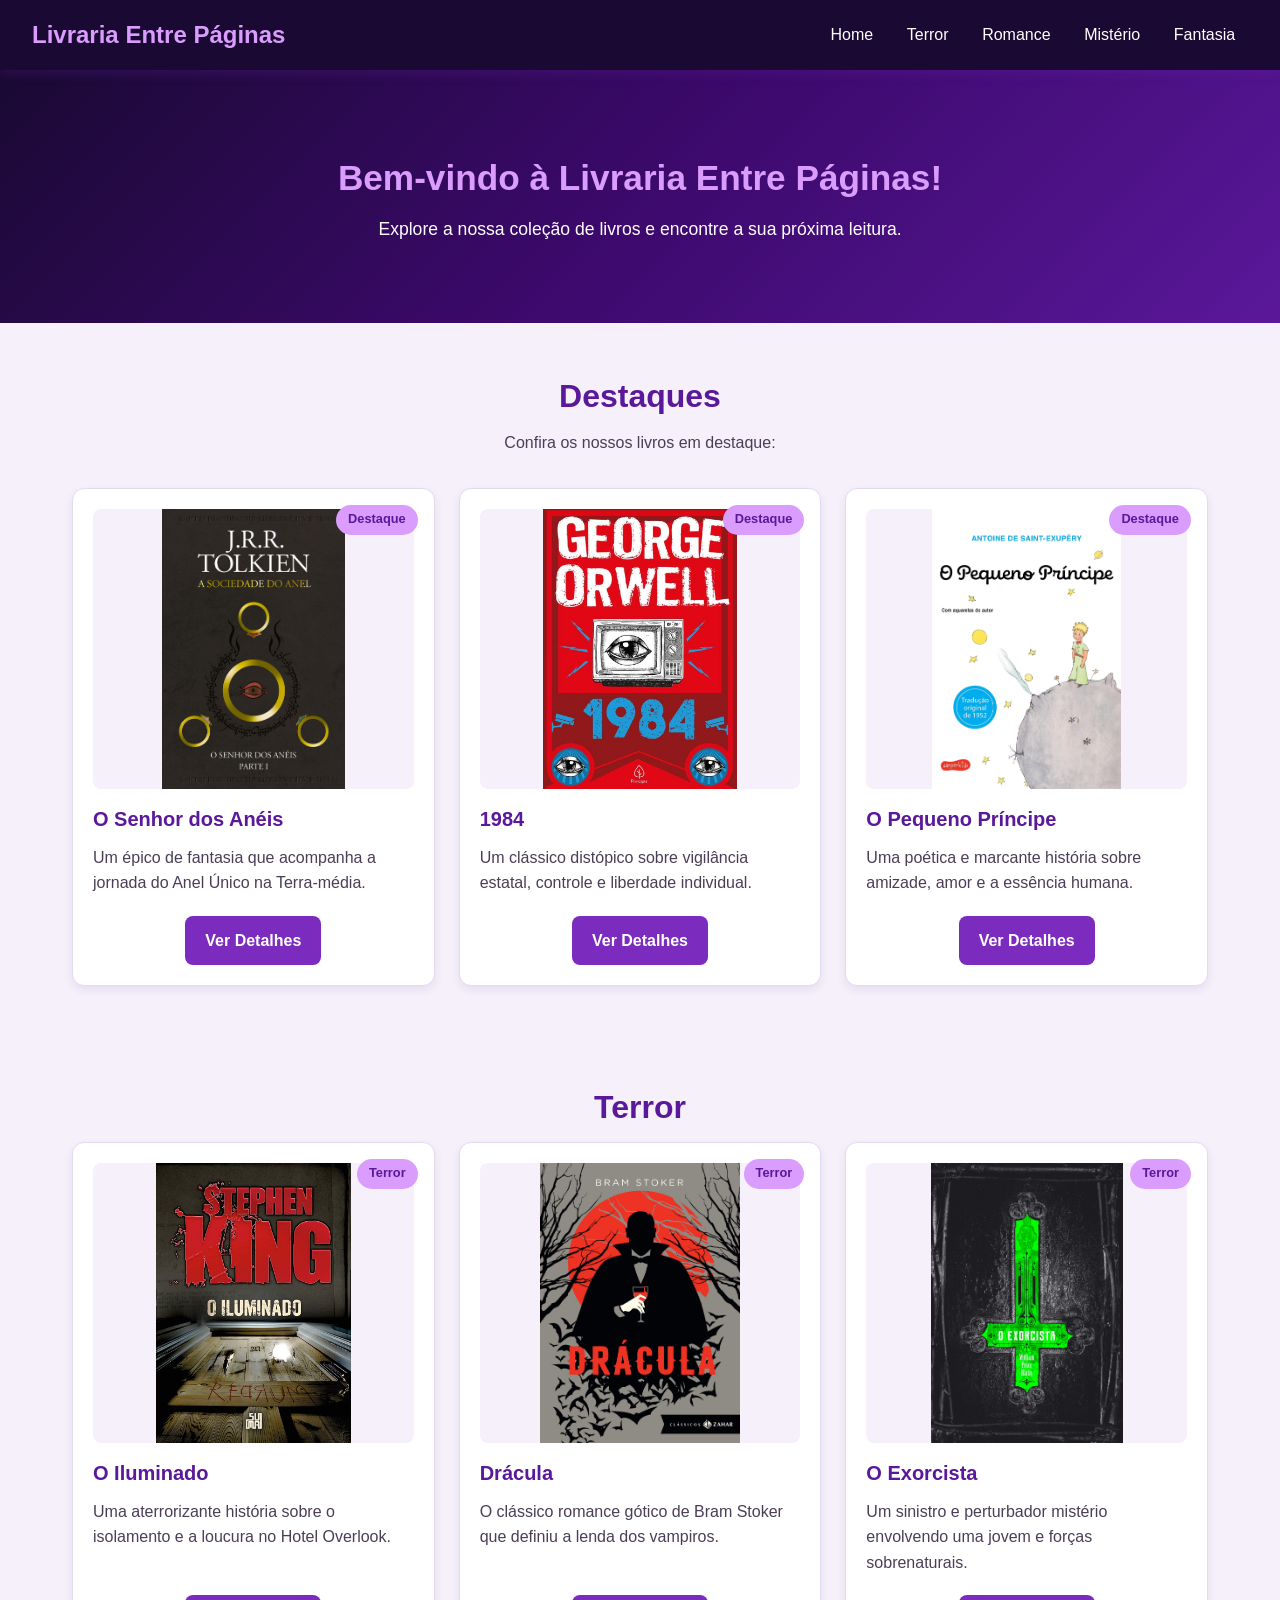
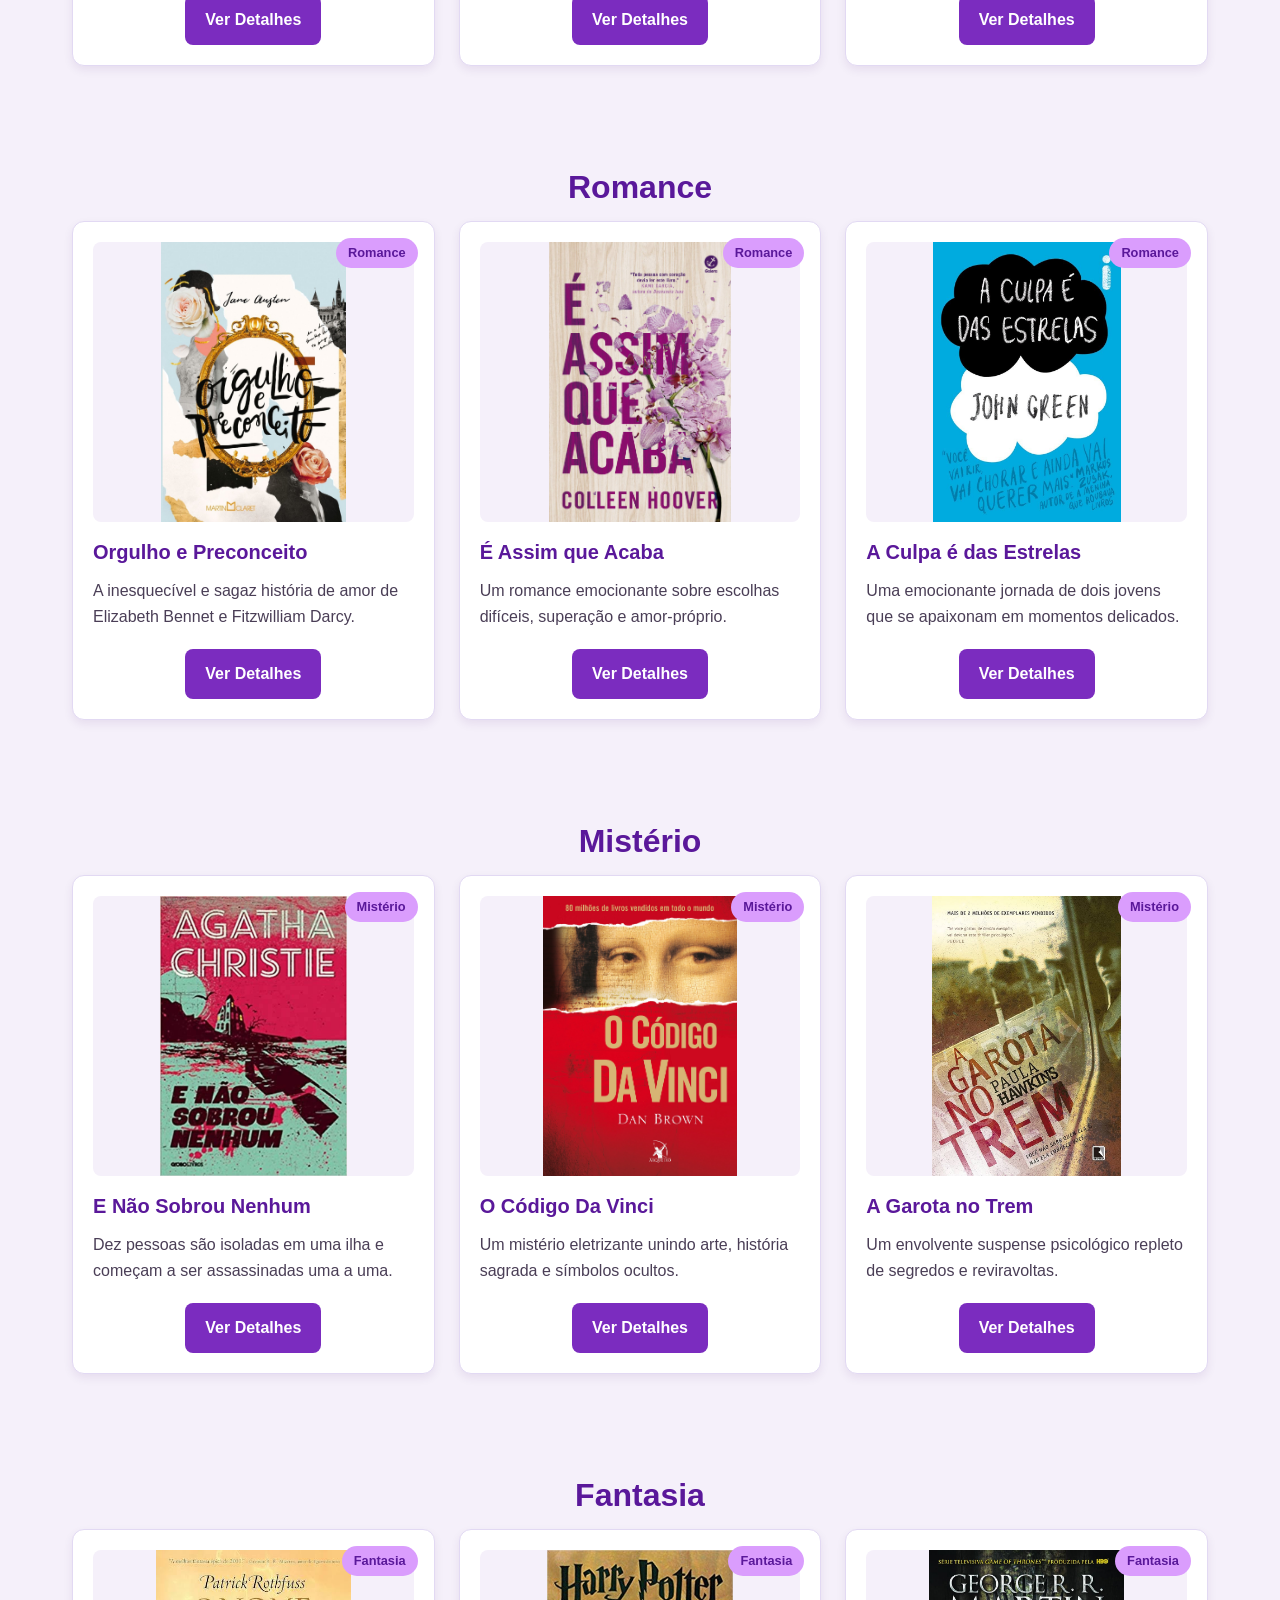
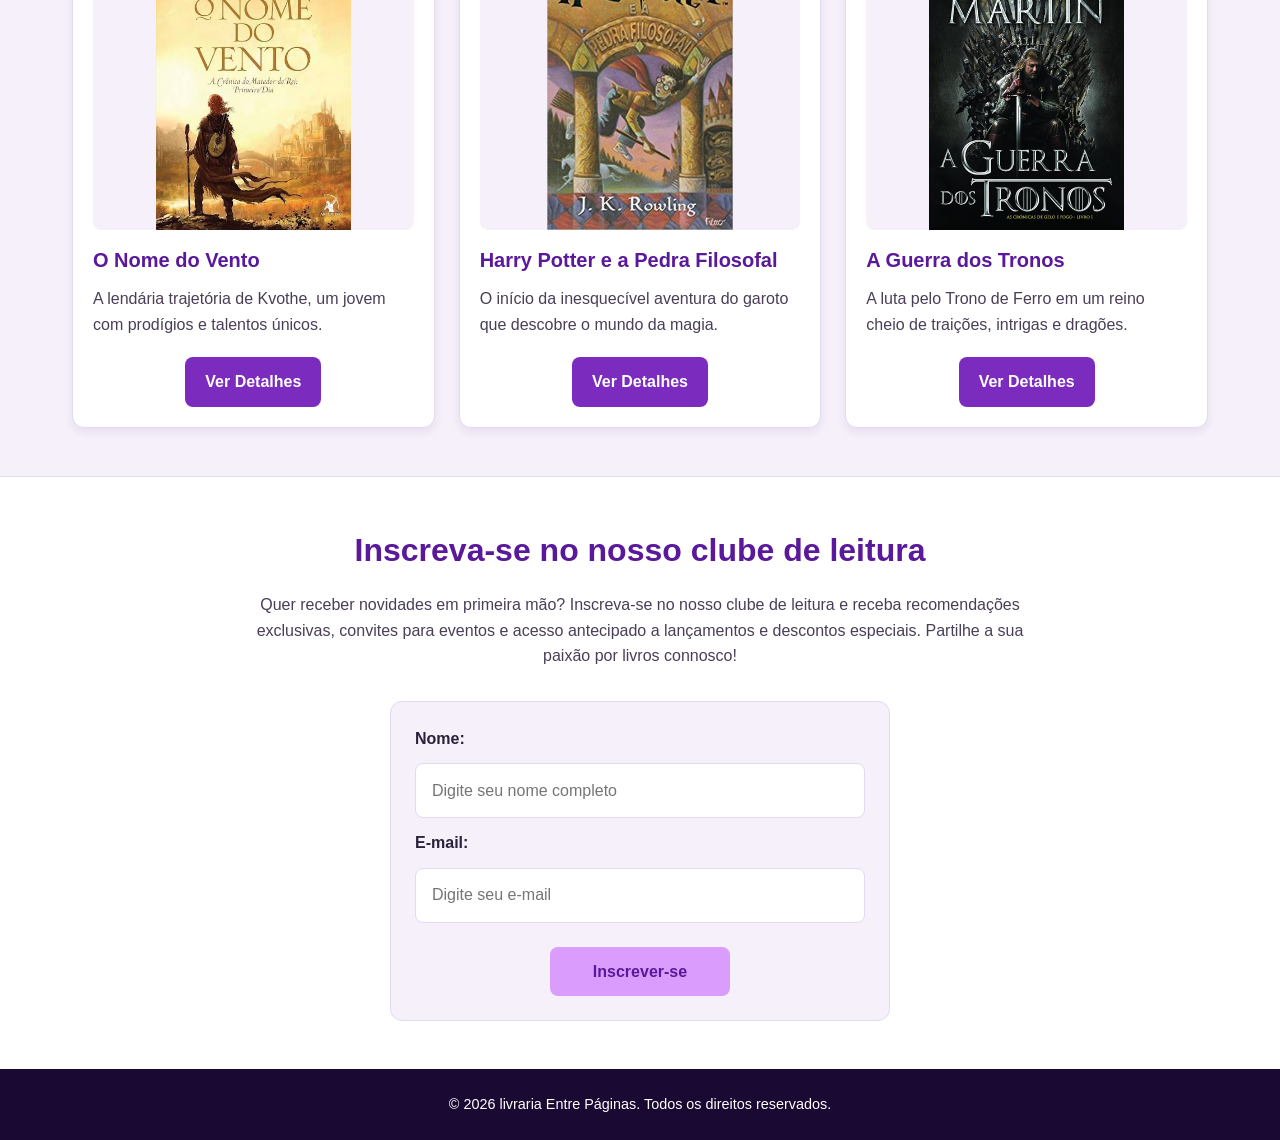
==== commit 86940f8d: "Inserir imagens" ====
--- a/index.html
+++ b/index.html
@@ -38,7 +38,7 @@
 
             <article class="card">
                 <span class="badge badge--primary">Destaque</span>
-                <img class="card__image" src="imagens/senhor-dos-aneis.jpg" alt="Capa de O Senhor dos Anéis">
+                <img class="card__image" src="img/senhor-dos-aneis.jpg" alt="Capa de O Senhor dos Anéis">
                 <h3 class="card__subtitle">O Senhor dos Anéis</h3>
                 <p class="card__description">
                     Um épico de fantasia que acompanha a jornada do Anel Único na Terra-média.
@@ -49,7 +49,7 @@
 
             <article class="card">
                 <span class="badge badge--primary">Destaque</span>
-                <img class="card__image" src="imagens/1984.jpg" alt="Capa de 1984">
+                <img class="card__image" src="img/1984.jpg" alt="Capa de 1984">
                 <h3 class="card__subtitle">1984</h3>
                 <p class="card__description">
                     Um clássico distópico sobre vigilância estatal, controle e liberdade individual.
@@ -60,7 +60,7 @@
 
             <article class="card">
                 <span class="badge badge--primary">Destaque</span>
-                <img class="card__image" src="imagens/o-pequeno-principe.jpg" alt="Capa de O Pequeno Príncipe">
+                <img class="card__image" src="img/o-pequeno-principe.jpg" alt="Capa de O Pequeno Príncipe">
                 <h3 class="card__subtitle">O Pequeno Príncipe</h3>
                 <p class="card__description">
                     Uma poética e marcante história sobre amizade, amor e a essência humana.
@@ -75,7 +75,7 @@
 
             <article class="card">
                 <span class="badge badge--primary">Terror</span>
-                <img class="card__image" src="imagens/o-iluminado.jpg" alt="Capa de O Iluminado">
+                <img class="card__image" src="img/o-iluminado.jpg" alt="Capa de O Iluminado">
                 <h3 class="card__subtitle">O Iluminado</h3>
                 <p class="card__description">
                     Uma aterrorizante história sobre o isolamento e a loucura no Hotel Overlook.
@@ -85,7 +85,7 @@
 
             <article class="card">
                 <span class="badge badge--primary">Terror</span>
-                <img class="card__image" src="imagens/dracula.jpg" alt="Capa de Drácula">
+                <img class="card__image" src="img/dracula.jpg" alt="Capa de Drácula">
                 <h3 class="card__subtitle">Drácula</h3>
                 <p class="card__description">
                     O clássico romance gótico de Bram Stoker que definiu a lenda dos vampiros.
@@ -95,7 +95,7 @@
 
             <article class="card">
                 <span class="badge badge--primary">Terror</span>
-                <img class="card__image" src="imagens/o-exorcista.jpg" alt="Capa de O Exorcista">
+                <img class="card__image" src="img/o-exorcista.jpg" alt="Capa de O Exorcista">
                 <h3 class="card__subtitle">O Exorcista</h3>
                 <p class="card__description">
                     Um sinistro e perturbador mistério envolvendo uma jovem e forças sobrenaturais.
@@ -111,7 +111,7 @@
 
             <article class="card">
                 <span class="badge badge--primary">Romance</span>
-                <img class="card__image" src="imagens/orgulho-e-preconceito.jpg" alt="Capa de Orgulho e Preconceito">
+                <img class="card__image" src="img/orgulho-e-preconceito.jpg" alt="Capa de Orgulho e Preconceito">
                 <h3 class="card__subtitle">Orgulho e Preconceito</h3>
                 <p class="card__description">
                     A inesquecível e sagaz história de amor de Elizabeth Bennet e Fitzwilliam Darcy.
@@ -121,8 +121,8 @@
 
             <article class="card">
                 <span class="badge badge--primary">Romance</span>
-                <img class="card__image" src="imagens/e-assim-que-termina.jpg" alt="Capa de É Assim que Termina">
-                <h3 class="card__subtitle">É Assim que Termina</h3>
+                <img class="card__image" src="img/e-assim-que-termina.jpg" alt="Capa de É Assim que Termina">
+                <h3 class="card__subtitle">É Assim que Acaba </h3>
                 <p class="card__description">
                     Um romance emocionante sobre escolhas difíceis, superação e amor-próprio.
                 </p>
@@ -131,7 +131,7 @@
 
             <article class="card">
                 <span class="badge badge--primary">Romance</span>
-                <img class="card__image" src="imagens/a-culpa-e-das-estrelas.jpg" alt="Capa de A Culpa é das Estrelas">
+                <img class="card__image" src="img/a-culpa-e-das-estrelas.jpg" alt="Capa de A Culpa é das Estrelas">
                 <h3 class="card__subtitle">A Culpa é das Estrelas</h3>
                 <p class="card__description">
                     Uma emocionante jornada de dois jovens que se apaixonam em momentos delicados.
@@ -146,7 +146,7 @@
 
             <article class="card">
                 <span class="badge badge--primary">Mistério</span>
-                <img class="card__image" src="imagens/e-nao-sobrou-nenhum.jpg" alt="Capa de E Não Sobrou Nenhum">
+                <img class="card__image" src="img/e-nao-sobrou-nenhum.jpg" alt="Capa de E Não Sobrou Nenhum">
                 <h3 class="card__subtitle">E Não Sobrou Nenhum</h3>
                 <p class="card__description">
                     Dez pessoas são isoladas em uma ilha e começam a ser assassinadas uma a uma.
@@ -156,7 +156,7 @@
 
             <article class="card">
                 <span class="badge badge--primary">Mistério</span>
-                <img class="card__image" src="imagens/o-codigo-da-vinci.jpg" alt="Capa de O Código Da Vinci">
+                <img class="card__image" src="img/o-codigo-da-vinci.jpg" alt="Capa de O Código Da Vinci">
                 <h3 class="card__subtitle">O Código Da Vinci</h3>
                 <p class="card__description">
                     Um mistério eletrizante unindo arte, história sagrada e símbolos ocultos.
@@ -166,7 +166,7 @@
 
             <article class="card">
                 <span class="badge badge--primary">Mistério</span>
-                <img class="card__image" src="imagens/a-garota-no-trem.jpg" alt="Capa de A Garota no Trem">
+                <img class="card__image" src="img/a-garota-no-trem.jpg" alt="Capa de A Garota no Trem">
                 <h3 class="card__subtitle">A Garota no Trem</h3>
                 <p class="card__description">
                     Um envolvente suspense psicológico repleto de segredos e reviravoltas.
@@ -181,7 +181,7 @@
 
             <article class="card">
                 <span class="badge badge--primary">Fantasia</span>
-                <img class="card__image" src="imagens/o-nome-do-vento.jpg" alt="Capa de O Nome do Vento">
+                <img class="card__image" src="img/o-nome-do-vento.jfif" alt="Capa de O Nome do Vento">
                 <h3 class="card__subtitle">O Nome do Vento</h3>
                 <p class="card__description">
                     A lendária trajetória de Kvothe, um jovem com prodígios e talentos únicos.
@@ -191,7 +191,7 @@
 
             <article class="card">
                 <span class="badge badge--primary">Fantasia</span>
-                <img class="card__image" src="imagens/harry-potter.jpg" alt="Capa de Harry Potter e a Pedra Filosofal">
+                <img class="card__image" src="img/harry-potter.jpg" alt="Capa de Harry Potter e a Pedra Filosofal">
                 <h3 class="card__subtitle">Harry Potter e a Pedra Filosofal</h3>
                 <p class="card__description">
                     O início da inesquecível aventura do garoto que descobre o mundo da magia.
@@ -201,7 +201,7 @@
 
             <article class="card">
                 <span class="badge badge--primary">Fantasia</span>
-                <img class="card__image" src="imagens/a-guerra-dos-tronos.jpg" alt="Capa de A Guerra dos Tronos">
+                <img class="card__image" src="img/a-guerra-dos-tronos.jpg" alt="Capa de A Guerra dos Tronos">
                 <h3 class="card__subtitle">A Guerra dos Tronos</h3>
                 <p class="card__description">
                     A luta pelo Trono de Ferro em um reino cheio de traições, intrigas e dragões.
